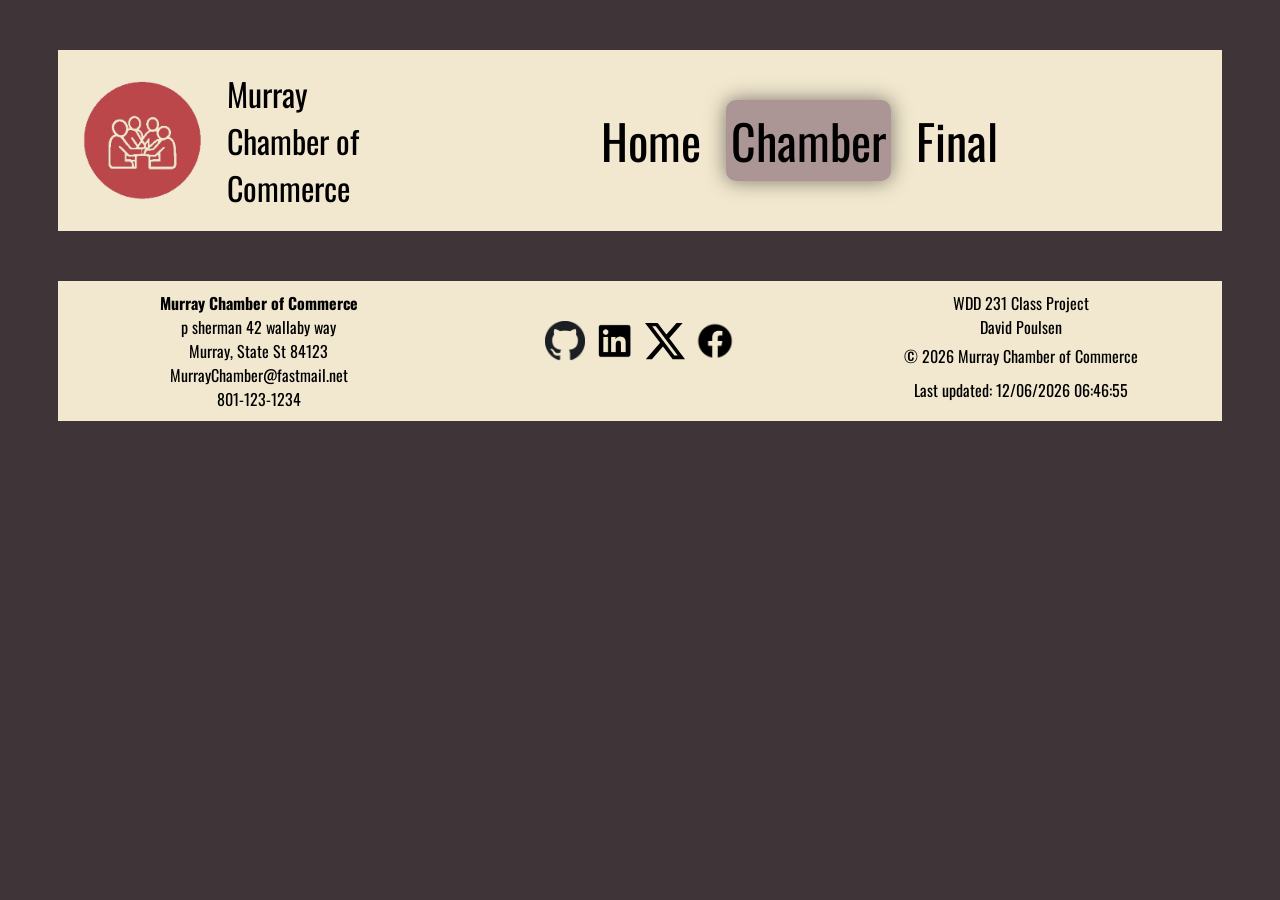
==== chamber/index.html @ 71176473 "Adding h1" ====
<!DOCTYPE html>
<html lang="en">
<head>
    <meta charset="UTF-8">
    <meta name="viewport" content="width=device-width, initial-scale=1.0">
    <meta name="author" content="David Poulsen">
    <meta name="description" content="Chamber of commerce website for the city of Murray.">
    <title>Murray Chamber of Commerce</title>

    <link href="../styles/large.css" rel="stylesheet">
    <link href="../styles/small.css" rel="stylesheet">
    
    <link href="https://fonts.googleapis.com/css2?family=Oswald:wght@200..700&display=swap" rel="stylesheet">

    <script src="../scripts/navigation.js" defer></script>
    <script src="../scripts/date.js" defer></script>
    <script src="scripts/weather.js" defer></script>

    <link rel="icon" type="image/x-icon" href="images/favicon.ico">
</head>
<body>

    <header>
        <div id="header-container">

            <img id="header-logo" src="../images/justlogo.webp" alt="Photo">

            <span>Murray Chamber of Commerce</span>

            <a href="#" id="hamburger">&#9776; </a>

            
                <nav id="nav-box">

                    <a href="../index.html">Home</a>
                    <a href="chamber.html" id="chamber-a">Chamber</a>
                    <a href="../final.html">Final</a>

                </nav>

        </div>

    </header>
    <nav id="nav-dropdown">

        <a href="../index.html">Home</a>
        <a href="chamber.html">Chamber</a>
        <a href="final.html">Final</a>

    </nav>


    <main>
        <!--Hero Img-->
        <!--Call to action-->
        <!--Current events-->
        <!--Weather sections-->
        <!--Company spotlights-->

    </main>


        <footer id="chamber-footer">

        <div id="footer-contact-info">
            <b>Murray Chamber of Commerce</b>
            <p>p sherman 42 wallaby way</p>
            <p>Murray, State St 84123</p>
            <p>MurrayChamber@fastmail.net</p>
            <p>801-123-1234</p>
        </div>

        <div id="chamber-icons">
            <a href="https://github.com/AllanRedflame/wdd231"> <img src="../images/github.svg" alt="github" id="github-icon"></a>
            <a href="https://www.linkedin.com/feed"> <img src="../images/linkedin.svg" alt="linkedin" id="linkedin-icon"></a>
            <a href="https://x.com/"> <img src="../images/xwebsite.svg" alt="x" id="x-icon"> </a>
            <a href="https://www.facebook.com"> <img src="../images/facebook.svg" alt="facebook" id="facebook-icon"> </a>
        </div>


        <div id="chamber-bot-row">
            <p>WDD 231 Class Project</p>
            <p>David Poulsen</p>
            <p id="current-year">&#169;</p>
            <p id="lastModified"></p>
        </div>

    </footer>

</body>
</html>
---- styles/large.css ----
@media only screen and (min-width: 800px) {


html body {
    background: #3f3437;
    overflow-x: hidden;
}

header nav {
    font-size: 150%;
    display: flex;
    align-items: center;
    margin: 30px;
    grid-column: 4;

}

header nav a {
    margin: 20px;
    margin-left: auto;
    color: black;
    text-decoration: none;
    padding: 5px;
}

nav {
    background-color: #f2e8cf;
}

html, body {
    font-family: "Oswald", sans-serif;
}

#hamburger {
    display: none;
}

nav {
    font-size: 275%;
    display: flex;
    align-items: center;
    margin: 50px;

}

#dropdown-a {
    background-color: #ab9595;
    border-radius: 10px;
    transition: 0.2s;
    box-shadow: 0 0 20px rgba(0, 0, 0, 0.5);    
}

#nav-dropdown {
    display: none;
}


nav a:hover {
    background-color: #ab9595;
    border-radius: 10px;
    transition: 0.2s;
    box-shadow: 0 0 20px rgba(0, 0, 0, 0.5);
}

header {
    font-size: 200%;
}

#header-container {
    background-color: #f2e8cf;
    display: grid;
    grid-template-columns: repeat(5, 1fr);
    margin: 50px;
    place-items: center;

}

#home-main {
    background-color: #f2e8cf;
    margin: 50px;

}


#header-logo {
    width: 120px;
    height: auto;
    margin: 20px;

}

nav a {
    color: black;
    margin-right: 30px;
    margin-left: 15px;
    text-decoration: none;
    margin: 20px
}

#about-me {
    display: grid;
    grid-template-columns: 1fr 1fr 1fr;
    /* 3 columns */

}

#about-me-paragraph {
    grid-column: 1/3;
    margin-right: 10px;
    background-color: #eae0d5;}

#about-me-photo {
    place-items: center;
    grid-row: 1;
    grid-column: 3;

}

#about-me-paragraph h2 {
    background-color: #bc4749;
    font-size: 200%;
    text-align: center;
    margin-top: auto;


}

#about-me-paragraph p {
    font-size: 150%;
    margin-left: 30px;

}

#student-picture {
    display: flex;
    width: 80%;
    height: auto;
    padding-bottom: 20px;
    margin: auto;

}

#about-me-photo {
    background-color: #eae0d5;    
    margin-left: 10px;



}

#about-me-photo h2 {
    font-size: 200%;
    margin-top: auto;
}

#student-photo-container {
    background-color: #bc4749;
    align-self: stretch;
    justify-self: stretch;
    text-align: center;

}

#web-courses {
    text-align: center;
    background-color: #bc4749;
    margin: 20px;
    padding: 10px;
}

#courses {
    display: grid;
    text-align: center;
    grid-template-rows: 1fr 1fr;
    grid-template-columns: 1fr 1fr 1fr;
}

.top-row-course {
    display: grid;
    grid-template-columns: repeat(3, 1fr);
    gap: 20px;
    grid-column: 1 / 4;
    margin-left: 10px;
    margin-right: 10px;
    margin-bottom: 20px;
    
}

.top-row-course h2 {
    background-color: #bc4749;
    border-radius: 40px;
    padding: 10px;
    margin: 0;
}

.bot-row-course {
    background-color: #bc4749;
    border-radius: 40px;
    margin-left: 10px;
    margin-right: 10px;
    margin-bottom: 20px;
    grid-row: 2;
}

#home-footer {
    background-color: #f2e8cf;;
    margin: 50px;
}

#top-row {
    display: grid;
}

#credit-score {
    text-align: center;
    font-size: 150%;
    background-color: #bc4749; 
    padding: 15px;

}

#home-footer img, #home-footer a {
    height: 40px;
}

#icons {

    padding-top: 25px;
    display: flex;
    justify-content: center
}

#icons a:hover {
    transform: scale(1.5);
    transition: 0.3s;
    border-radius: 30px;

}

#icons a {
    padding-left: 5px;
    padding-right: 5px;
    transition: 0.3s;
}

#bot-row {
        background-color: #bc4749;
        margin-top: 30px;
}
#current-year, #lastModified {
    margin-top: 20px;
    display: grid;
    text-align: center;
    font-size: 150%;
    margin: 10px;
    padding: 5px;
}

h1 {
    padding-left: 20px;
    padding-top: 20px;
}

#home-a {
    background-color: #ab9595;
    border-radius: 10px;
    transition: 0.2s;
    box-shadow: 0 0 20px rgba(0, 0, 0, 0.5);
}

































.card.off {
    background-color: #f2e8cf;    
    display: grid;
    margin-left: 10px;
    margin-right: 10px;
    grid-template-rows: 1fr auto;
    text-align: center;
    border-radius: 15px;
}

.card {
    padding: 10px;
}

main.on {
    margin-left: 15%;
    margin-right: 15%;
}


#lastModified {
    font-size: 100%;
}

#current-year {
    font-size: 100%;
}


.card.off .topDiv {
    background-color: #e4373a;
    border-top-left-radius: 15px;
    border-top-right-radius: 15px;
    height: 65px;
}

.card.off .bottomDiv {
    display: grid;
    grid-template-columns: 1fr 1fr 1fr;
    grid-template-rows: 1fr 1fr 1fr;
}

.bottomDiv img {
    grid-column: 1;
    grid-row: 1 / 4;
    padding: 10px;
}

.card.off .bottomDiv p {
    grid-column: 2 / 4;
}

#buttons {
    margin: 50px;
    text-align: center;
    margin: 40px;
}

#buttons span {
    background-color: #f2e8cf;
    border-radius: 10px;
    margin-left: 20px;
    margin-right: 20px;
    padding-right: 20px;
    padding-left: 20px;
    font-size: 40px;
}

#buttons span:hover {
    background-color: #ab9595;
    border-radius: 10px;
    transition: 0.2s;
    box-shadow: 0 0 20px rgba(0, 0, 0, 0.5);
}

#grid.on {
    background-color: #a49292;
}

#list.on {
    background-color: #a49292;
}


.card {
    margin: auto;
}

.card h3 {
    height: 50px;
}

#chamber-main p {
    margin: 30px;
    margin: auto;
}

#chamber-main div img {
    width: 175px;
}





#chamber-main.off {
    margin-left: 40px;
    margin-right: 40px;
    display: grid;
    grid-template-columns: auto auto auto;
    gap: 20px;
}

#chamber-main.on {
    background-color: #f2e8cf;
}

#chamber-main.on img {
    display: none;
}

#chamber-main h3 {
    font-weight: bold;
}

html, body {
    font-family: "Oswald", sans-serif;
}


#grid.off {
    background-color: #f2e8cf;
    border-radius: 10px;
    transition: 0.2s;
    box-shadow: 0 0 40px rgba(0, 0, 0, 0.5);    
}

#list.off {
    background-color: #f2e8cf;
    border-radius: 10px;
    transition: 0.2s;
    box-shadow: 0 0 40px rgba(0, 0, 0, 0.5); 
}



header nav {
    font-size: 150%;
    display: flex;
    align-items: center;
    margin: 30px;
    grid-column: 4;

}

header nav a {
    margin: 20px;
    margin-left: auto;
    color: black;
    text-decoration: none;
    padding: 5px;
}

#chamber-a {
    background-color: #ab9595;
    border-radius: 10px;
    transition: 0.2s;
    box-shadow: 0 0 20px rgba(0, 0, 0, 0.5);

}

nav a:hover {
    background-color: #ab9595;
    border-radius: 10px;
    transition: 0.2s;
    box-shadow: 0 0 20px rgba(0, 0, 0, 0.5);
}


#header-container {
    background-color: #f2e8cf;
    display: grid;
    grid-template-columns: repeat(5, 1fr);
    margin: 50px;
    place-items: center;

}

#chamber-footer {
    background-color: #f2e8cf;
    display: grid;
    grid-template-columns: 1fr 1fr 1fr;
    text-align: center;
    margin: 50px;
    padding: 10px;
}

#chamber-bot-row {
    margin-top: 0px;
    margin: 0%;
}

#chamber-icons img {
    width: 40px;
    margin: auto;
    margin-bottom: 50%;
    margin-top: 50%;
    padding: 5px;

}

#chamber-icons a {
    transform: scale(1);
    transition: 0.3s;
}

#chamber-icons a:hover {
    transform: scale(1.5);
    transition: 0.3s;
    border-radius: 30px;
}

#chamber-icons {
    display: flex;
    justify-content: center; /* Centers items horizontally */
}

#chamber-footer p {
    margin: 0px;
}


}
---- styles/small.css ----
@media screen and (max-width: 720px) {

html body {
    background: #3f3437;
    overflow-x: hidden;
}

#header-container {
    background-color: #f2e8cf;
    display: grid;
    grid-template-columns: repeat(3, 1fr);

    place-items: center;
    margin-left: auto;
    margin-right: auto;
}

nav {
    background-color: #f2e8cf;
}

html, body {
    font-family: "Oswald", sans-serif;
}

    header{
        display: grid;
    }

    header {

        color: black;
    }
    
    body h2 {
        background-color: #bc4749;
    }
    
#header-logo {
    width: 60px;
    height: auto;
    margin: 10px;
    margin-right: auto;
}

header span {
    text-align: center;
    font-size: 110%;
}

#hamburger {
    margin-left: auto;
    margin-right: 20px;
    font-size: 30px;
    text-decoration: none;
    color: #bc4749;
}

#nav-box {
    display: none;
}



    nav {
        display: none;
    }
    
    nav.show {
        margin-top: 10px;
        display: grid;
        text-align: center;
        padding: 10px

    }

    nav a {
        padding: 5px;
        margin: 5px;
        text-decoration: none;
        color: black;
        background-color: #bc4749;
        transition: 0.3s;
    }

        nav a:hover {
            background-color: #ffa5a6;
            transition: 0.3s;

    }

    #home-a {
        background-color: #ffa5a6;
    }

    #home-main {
        background-color: #f2e8cf;

    }

    h1 {
        padding: 10px;
    }

    #about-me h2 {
        text-align: center;
        margin-top: auto;
    }


    #about-me-photo {
        display: grid;
        background-color: #eae0d5;  
    }
    
    #student-picture {
        width: 80%;
        height: auto;
        margin: auto;
        margin-bottom: 15px;
        
    }

    #web-courses {
        text-align: center;
    }

    #courses {
        text-align: center;
    }

    .top-row-course {
        display: grid;
        grid-template-columns: 1fr 1fr 1fr;
        grid-template-rows: 1fr;

    }
    .top-row-course h2 {
        margin: 10px;
        border-radius: 10px;
    }

    .bot-row-course h2 {
        margin: 10px;
    }

    .bot-row-course {
        padding-bottom: 2px;
    }

    #top-row {
       background-color: #f2e8cf;
        text-align: center;
        margin-top: 15px;
    }


    #icons img {
        width: 40px;
    }

    #about-me p {
        padding: 5px;
    }
    
    #icons {
        padding: 5px;
        padding-top: 5px;
        background-color: #f2e8cf;
        display: flex;
        justify-content: center;
    }

    #icons a {
        margin-left: 4%;
        margin-right: 4%;
        text-decoration: none;
}

    #bot-row {
        margin-top: 10px;
        background-color: #f2e8cf;
        text-align: center;
    }

    #grid.on {
        background-color: #b1a0a0;
        border-radius: 10px;
    }

    #list.on {
        background-color: #b1a0a0;
        border-radius: 10px;
    }

    #grid.off {
        background-color: #f2e8cf;
        border-radius: 10px;
        transition: 0.2s;
        box-shadow: 0 0 40px rgba(0, 0, 0, 0.5);    
    }

    #list.off {
        background-color: #f2e8cf;
        border-radius: 10px;
        transition: 0.2s;
        box-shadow: 0 0 40px rgba(0, 0, 0, 0.5); 
    }

    #chamber-main.off {
        display: grid;
        grid-template-rows: repeat(7, 1fr);
        text-align: center;
        margin: 10px;
        margin-left: 25%;
        margin-right: 25%;
        
    }
    #chamber-main.off {
        text-align: center;
    }

    .card.off img {
        width: 50%;
    }

    .card.on img {
        display: none;
    }

    .card.off {
        margin-left: auto;
        margin-right: auto;
        width: 75%;
    }
    .card.off h3 {
        background-color: #e4373a;;
        margin-top: auto;
        border-top-left-radius: 5px;
        border-top-right-radius: 5px;
        font-size: 75%;
    }
    .card.off {
        background-color: #f2e8cf;
        border-radius: 5px;
        box-shadow: 5px 5px 10px 2px rgba(0, 0, 0, 0.3);
        margin-bottom: 10px;
    }

    .card p {
        padding-left: 5px;
        padding-right: 5px;
        font-size: 60%;
    }

    main.on {
        background-color: #f2e8cf;
        padding-left: 5px;
        padding-bottom: 5px;
        margin-bottom: 15px;
    }

    #buttons {
        text-align: center;
        margin-top: 20px;
        margin-bottom: 20px;
    }
    #buttons div{
        margin: 5px;
    }
    #buttons div span{
        padding: 5px;
        padding-left:10px;
        padding-right:10px;
    }

#chamber-footer {
    background-color: #f2e8cf;
    padding: 5px;
}

#chamber-footer img {
    width: 75px;
}

#chamber-icons {
    display: flex;
    justify-content: center;
}

#chamber-icons img{
    padding: 5px;
}

}
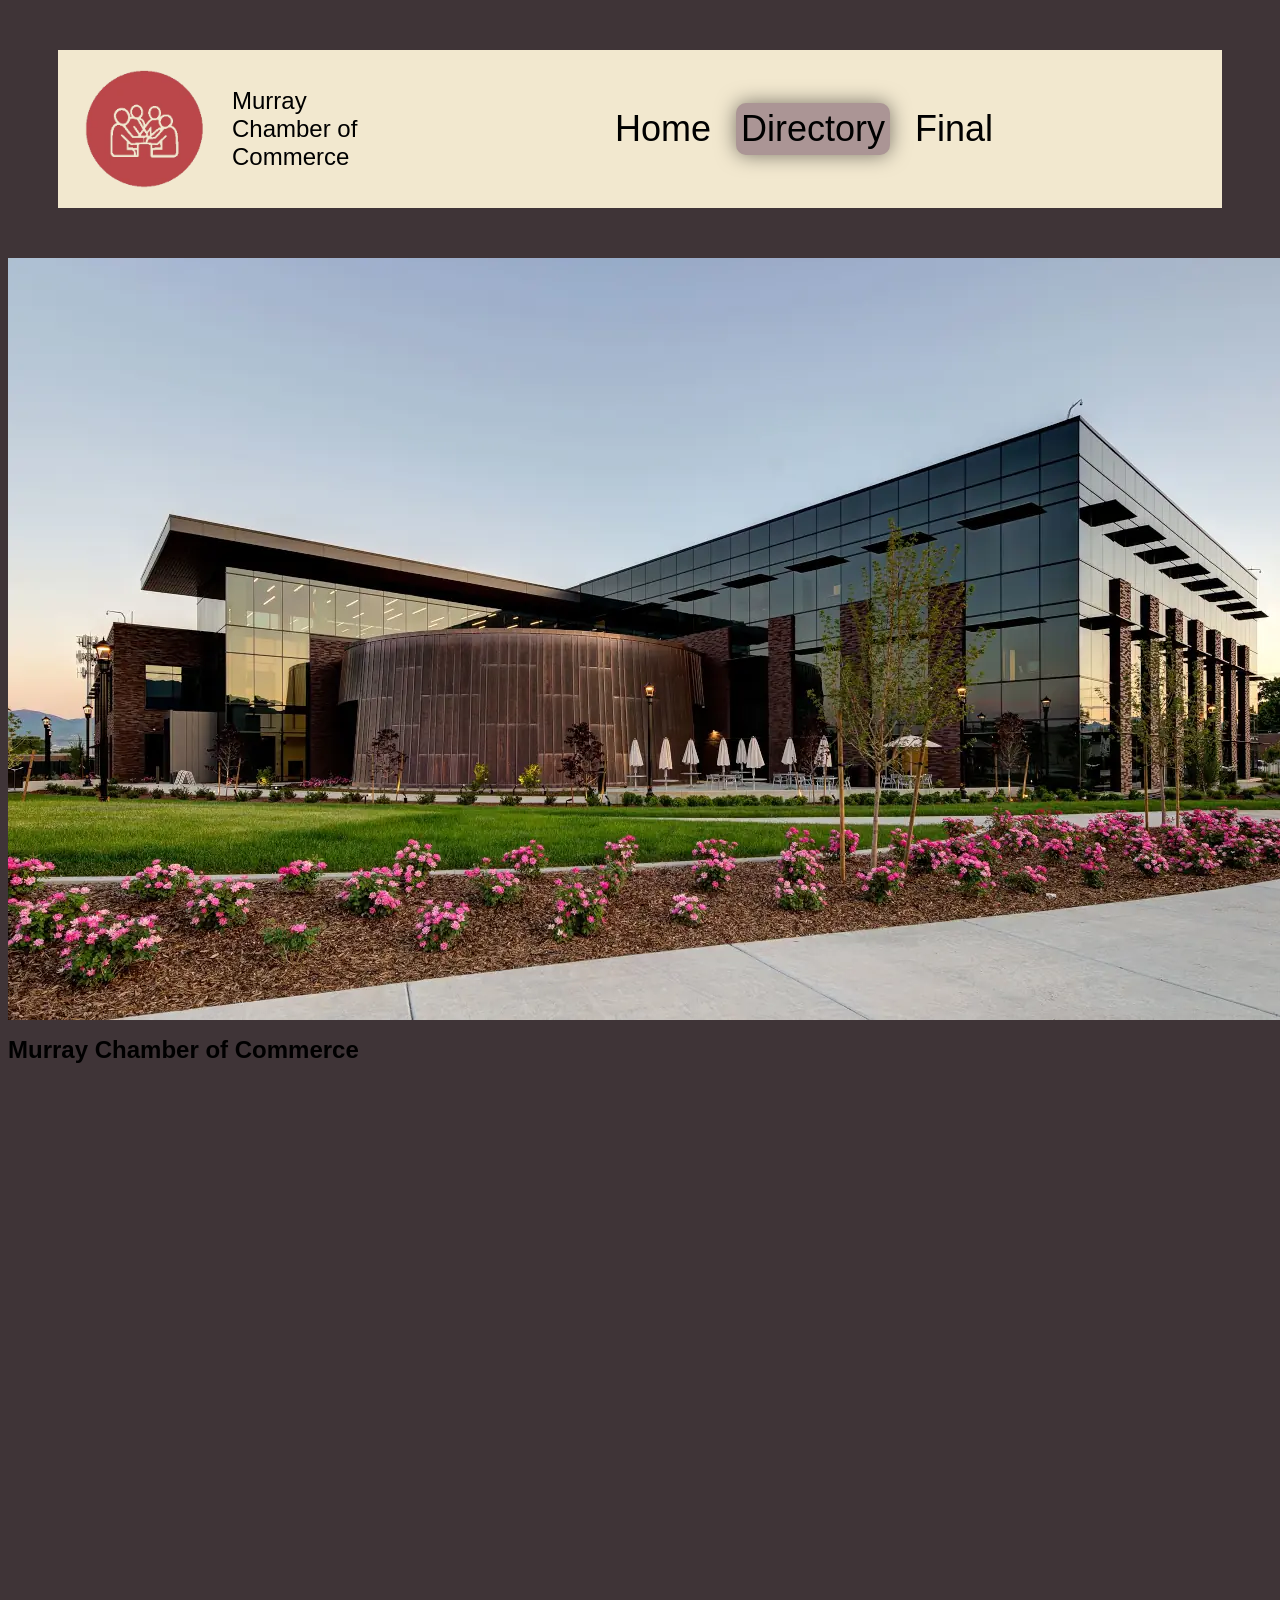
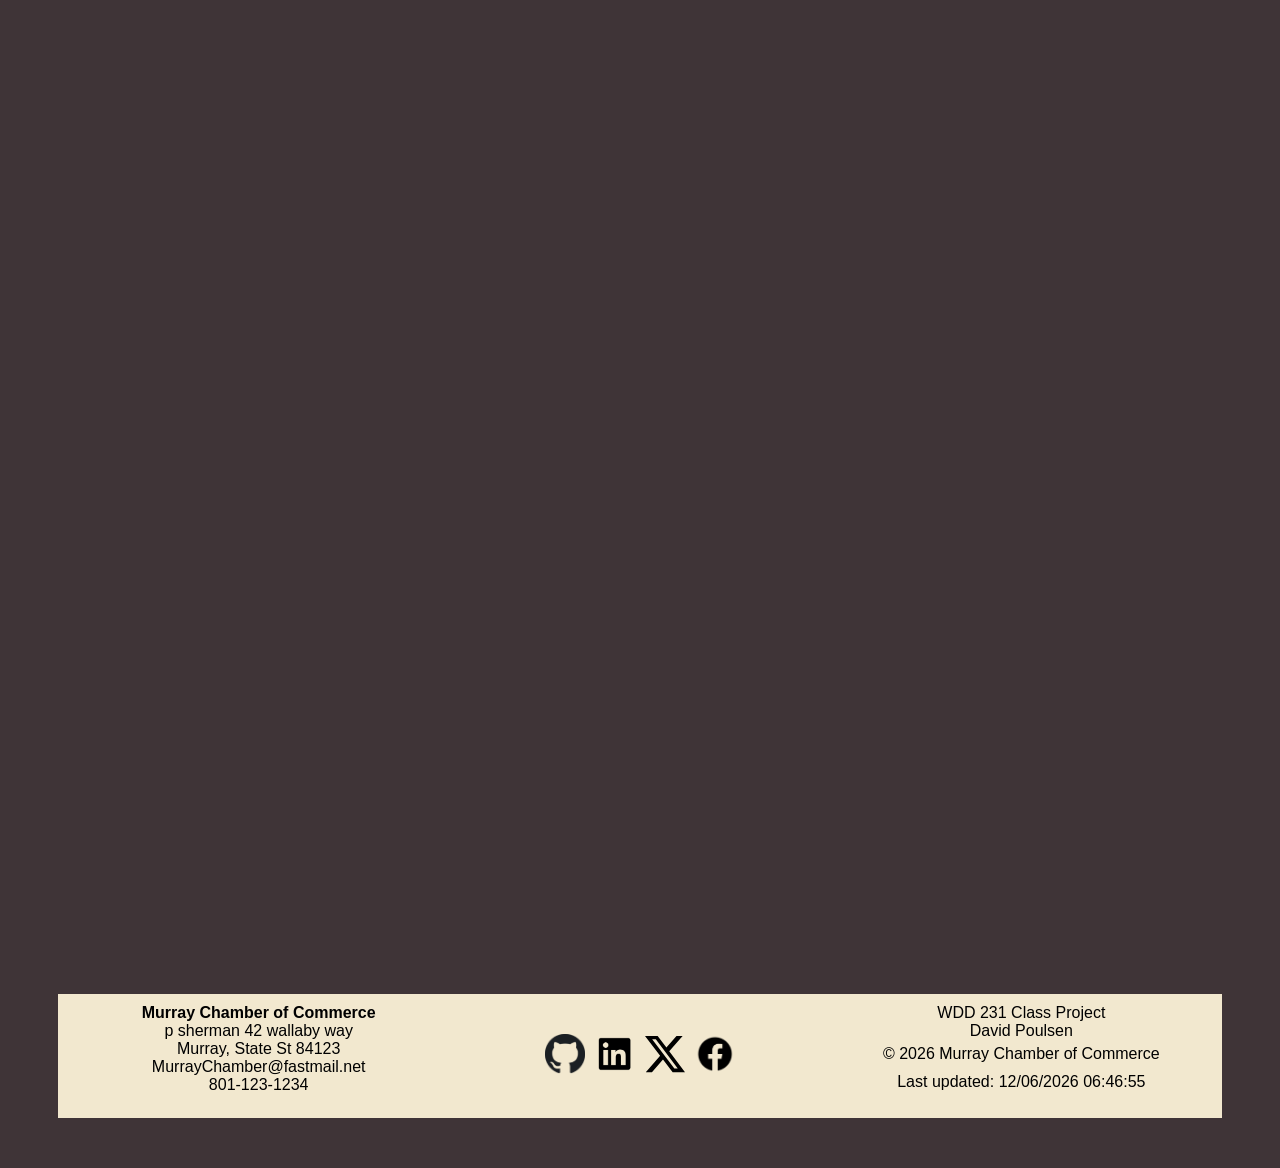
==== commit 76fdaa7d: "small updates" ====
--- a/chamber/index.html
+++ b/chamber/index.html
@@ -7,8 +7,8 @@
     <meta name="description" content="Chamber of commerce website for the city of Murray.">
     <title>Murray Chamber of Commerce</title>
 
-    <link href="../styles/large.css" rel="stylesheet">
-    <link href="../styles/small.css" rel="stylesheet">
+    <link href="styles/large.css" rel="stylesheet">
+    <link href="styles/small.css" rel="stylesheet">
     
     <link href="https://fonts.googleapis.com/css2?family=Oswald:wght@200..700&display=swap" rel="stylesheet">
 
@@ -33,7 +33,7 @@
                 <nav id="nav-box">
 
                     <a href="../index.html">Home</a>
-                    <a href="chamber.html" id="chamber-a">Chamber</a>
+                    <a href="directory.html" id="chamber-a">Directory</a>
                     <a href="../final.html">Final</a>
 
                 </nav>
@@ -44,19 +44,24 @@
     <nav id="nav-dropdown">
 
         <a href="../index.html">Home</a>
-        <a href="chamber.html">Chamber</a>
+        <a href="directory.html">Directory</a>
         <a href="final.html">Final</a>
 
     </nav>
 
 
     <main>
-        <!--Hero Img-->
+        <div id="div-main">
+
+  
+        <img id="hero-img" src="images/hero.webp" alt="hero">
+        <h1>Murray Chamber of Commerce</h1>
+
         <!--Call to action-->
         <!--Current events-->
         <!--Weather sections-->
         <!--Company spotlights-->
-
+        </div>
     </main>
 
 
--- a/chamber/styles/large.css
+++ b/chamber/styles/large.css
@@ -0,0 +1,560 @@
+@media only screen and (min-width: 800px) {
+
+
+html body {
+    background: #3f3437;
+    overflow-x: hidden;
+}
+
+#maincontainer h1 {
+    background-color: #f2e8cf;
+    text-align: center;
+    margin-left: 35%;
+    margin-right: 35%;
+    
+}
+
+header nav {
+    font-size: 150%;
+    display: flex;
+    align-items: center;
+    margin: 30px;
+    grid-column: 4;
+
+}
+
+header nav a {
+    margin: 20px;
+    margin-left: auto;
+    color: black;
+    text-decoration: none;
+    padding: 5px;
+}
+
+nav {
+    background-color: #f2e8cf;
+}
+
+header, h1, nav {
+    font-family: "Archivo Black", sans-serif;
+    font-size: 150%;
+}
+
+main, footer {
+    font-family: "Roboto", sans-serif;
+}
+#hamburger {
+    display: none;
+}
+
+nav {
+    font-size: 275%;
+    display: flex;
+    align-items: center;
+    margin: 50px;
+
+}
+
+#dropdown-a {
+    background-color: #ab9595;
+    border-radius: 10px;
+    transition: 0.2s;
+    box-shadow: 0 0 20px rgba(0, 0, 0, 0.5);    
+}
+
+#nav-dropdown {
+    display: none;
+}
+
+
+nav a:hover {
+    background-color: #ab9595;
+    border-radius: 10px;
+    transition: 0.2s;
+    box-shadow: 0 0 20px rgba(0, 0, 0, 0.5);
+}
+
+#header-container {
+    background-color: #f2e8cf;
+    display: grid;
+    grid-template-columns: repeat(5, 1fr);
+    margin: 50px;
+    place-items: center;
+
+}
+
+#home-main {
+    background-color: #f2e8cf;
+    margin: 50px;
+
+}
+
+
+#header-logo {
+    width: 120px;
+    height: auto;
+    margin: 20px;
+
+}
+
+nav a {
+    color: black;
+    margin-right: 30px;
+    margin-left: 15px;
+    text-decoration: none;
+    margin: 20px
+}
+
+#about-me {
+    display: grid;
+    grid-template-columns: 1fr 1fr 1fr;
+    /* 3 columns */
+
+}
+
+#about-me-paragraph {
+    grid-column: 1/3;
+    margin-right: 10px;
+    background-color: #eae0d5;}
+
+#about-me-photo {
+    place-items: center;
+    grid-row: 1;
+    grid-column: 3;
+
+}
+
+#about-me-paragraph h2 {
+    background-color: #bc4749;
+    font-size: 200%;
+    text-align: center;
+    margin-top: auto;
+
+
+}
+
+#about-me-paragraph p {
+    font-size: 150%;
+    margin-left: 30px;
+
+}
+
+#student-picture {
+    display: flex;
+    width: 80%;
+    height: auto;
+    padding-bottom: 20px;
+    margin: auto;
+
+}
+
+#about-me-photo {
+    background-color: #eae0d5;    
+    margin-left: 10px;
+
+
+
+}
+
+#about-me-photo h2 {
+    font-size: 200%;
+    margin-top: auto;
+}
+
+#student-photo-container {
+    background-color: #bc4749;
+    align-self: stretch;
+    justify-self: stretch;
+    text-align: center;
+
+}
+
+#web-courses {
+    text-align: center;
+    background-color: #bc4749;
+    margin: 20px;
+    padding: 10px;
+}
+
+#courses {
+    display: grid;
+    text-align: center;
+    grid-template-rows: 1fr 1fr;
+    grid-template-columns: 1fr 1fr 1fr;
+}
+
+.top-row-course {
+    display: grid;
+    grid-template-columns: repeat(3, 1fr);
+    gap: 20px;
+    grid-column: 1 / 4;
+    margin-left: 10px;
+    margin-right: 10px;
+    margin-bottom: 20px;
+    
+}
+
+.top-row-course h2 {
+    background-color: #bc4749;
+    border-radius: 40px;
+    padding: 10px;
+    margin: 0;
+}
+
+.bot-row-course {
+    background-color: #bc4749;
+    border-radius: 40px;
+    margin-left: 10px;
+    margin-right: 10px;
+    margin-bottom: 20px;
+    grid-row: 2;
+}
+
+#home-footer {
+    background-color: #f2e8cf;;
+    margin: 50px;
+}
+
+#top-row {
+    display: grid;
+}
+
+#credit-score {
+    text-align: center;
+    font-size: 150%;
+    background-color: #bc4749; 
+    padding: 15px;
+
+}
+
+#home-footer img, #home-footer a {
+    height: 40px;
+}
+
+#icons {
+
+    padding-top: 25px;
+    display: flex;
+    justify-content: center
+}
+
+#icons a:hover {
+    transform: scale(1.5);
+    transition: 0.3s;
+    border-radius: 30px;
+
+}
+
+#icons a {
+    padding-left: 5px;
+    padding-right: 5px;
+    transition: 0.3s;
+}
+
+#bot-row {
+        background-color: #bc4749;
+        margin-top: 30px;
+}
+#current-year, #lastModified {
+    margin-top: 20px;
+    display: grid;
+    text-align: center;
+    font-size: 150%;
+    margin: 10px;
+    padding: 5px;
+}
+
+#home-a {
+    background-color: #ab9595;
+    border-radius: 10px;
+    transition: 0.2s;
+    box-shadow: 0 0 20px rgba(0, 0, 0, 0.5);
+}
+
+
+
+
+
+
+
+
+
+
+
+
+
+
+
+
+
+
+
+
+
+
+
+
+
+
+
+
+
+
+
+
+
+.card.off {
+    background-color: #f2e8cf;    
+    display: grid;
+    margin-left: 10px;
+    margin-right: 10px;
+    grid-template-rows: 1fr auto;
+    text-align: center;
+    border-radius: 15px;
+}
+
+.card {
+    padding: 10px;
+}
+
+main.on {
+    margin-left: 15%;
+    margin-right: 15%;
+}
+
+
+#lastModified {
+    font-size: 100%;
+}
+
+#current-year {
+    font-size: 100%;
+}
+
+
+.card.off .topDiv {
+    background-color: #e4373a;
+    border-top-left-radius: 15px;
+    border-top-right-radius: 15px;
+    height: 65px;
+}
+
+.card.off .bottomDiv {
+    display: grid;
+    grid-template-columns: 1fr 1fr 1fr;
+    grid-template-rows: 1fr 1fr 1fr;
+}
+
+.bottomDiv img {
+    grid-column: 1;
+    grid-row: 1 / 4;
+    padding: 10px;
+}
+
+.card.off .bottomDiv p {
+    grid-column: 2 / 4;
+}
+
+#buttons {
+    margin: 50px;
+    text-align: center;
+    margin: 40px;
+}
+
+#buttons span {
+    background-color: #f2e8cf;
+    border-radius: 10px;
+    margin-left: 20px;
+    margin-right: 20px;
+    padding-right: 20px;
+    padding-left: 20px;
+    font-size: 40px;
+}
+
+#buttons span:hover {
+    background-color: #ab9595;
+    border-radius: 10px;
+    transition: 0.2s;
+    box-shadow: 0 0 20px rgba(0, 0, 0, 0.5);
+}
+
+#grid.on {
+    background-color: #a49292;
+}
+
+#list.on {
+    background-color: #a49292;
+}
+
+
+.card {
+    margin: auto;
+}
+
+.card h3 {
+    font-size: 100%; 
+}
+
+.card p {
+    font-size: 80%;
+    white-space: normal;
+}
+
+#chamber-main p {
+    margin: 30px;
+    margin: auto;
+}
+
+#chamber-main div img {
+    width: 175px;
+}
+
+
+
+
+
+#chamber-main.off {
+    margin-left: 40px;
+    margin-right: 40px;
+    display: grid;
+    grid-template-columns: auto auto auto;
+    gap: 20px;
+}
+
+#chamber-main.on {
+    background-color: #f2e8cf;
+}
+
+#chamber-main.on img {
+    display: none;
+}
+
+#chamber-main h3 {
+    font-weight: bold;
+}
+
+html, body {
+    font-family: "Oswald", sans-serif;
+}
+
+
+#grid.off {
+    background-color: #f2e8cf;
+    border-radius: 10px;
+    transition: 0.2s;
+    box-shadow: 0 0 40px rgba(0, 0, 0, 0.5);    
+}
+
+#list.off {
+    background-color: #f2e8cf;
+    border-radius: 10px;
+    transition: 0.2s;
+    box-shadow: 0 0 40px rgba(0, 0, 0, 0.5); 
+}
+
+
+
+header nav {
+    font-size: 150%;
+    display: flex;
+    align-items: center;
+    margin: 30px;
+    grid-column: 4;
+
+}
+
+header nav a {
+    margin: 20px;
+    margin-left: auto;
+    color: black;
+    text-decoration: none;
+    padding: 5px;
+}
+
+#chamber-a {
+    background-color: #ab9595;
+    border-radius: 10px;
+    transition: 0.2s;
+    box-shadow: 0 0 20px rgba(0, 0, 0, 0.5);
+
+}
+
+nav a:hover {
+    background-color: #ab9595;
+    border-radius: 10px;
+    transition: 0.2s;
+    box-shadow: 0 0 20px rgba(0, 0, 0, 0.5);
+}
+
+
+#header-container {
+    background-color: #f2e8cf;
+    display: grid;
+    grid-template-columns: repeat(5, 1fr);
+    margin: 50px;
+    place-items: center;
+
+}
+
+#chamber-footer {
+    background-color: #f2e8cf;
+    display: grid;
+    grid-template-columns: 1fr 1fr 1fr;
+    text-align: center;
+    margin: 50px;
+    padding: 10px;
+}
+
+#chamber-bot-row {
+    margin-top: 0px;
+    margin: 0%;
+}
+
+#chamber-icons img {
+    width: 40px;
+    margin: auto;
+    margin-bottom: 50%;
+    margin-top: 50%;
+    padding: 5px;
+
+}
+
+#chamber-icons a {
+    transform: scale(1);
+    transition: 0.3s;
+}
+
+#chamber-icons a:hover {
+    transform: scale(1.5);
+    transition: 0.3s;
+    border-radius: 30px;
+}
+
+#chamber-icons {
+    display: flex;
+    justify-content: center; /* Centers items horizontally */
+}
+
+#chamber-footer p {
+    margin: 0px;
+}
+
+#div-main {
+    display: grid;
+    grid-template-rows: 1fr 1fr 1fr;
+    position: relative;
+    
+}
+
+#div-main h1 {
+
+}
+
+#hero-img {
+    grid-row: 1fr;
+    place-self: center;
+}
+
+
+
+}
--- a/chamber/styles/small.css
+++ b/chamber/styles/small.css
@@ -0,0 +1,302 @@
+@media screen and (max-width: 799px) {
+
+html body {
+    background: #3f3437;
+    overflow-x: hidden;
+}
+
+h1 {
+    background-color: #f2e8cf;
+    text-align: center;
+    margin-left: 35%;
+    margin-right: 35%;
+    font-size: 75%;
+}
+
+#header-container {
+    background-color: #f2e8cf;
+    display: grid;
+    grid-template-columns: repeat(3, 1fr);
+
+    place-items: center;
+
+}
+
+nav {
+    background-color: #f2e8cf;
+}
+
+html, body {
+    font-family: "Oswald", sans-serif;
+}
+
+    header{
+        display: grid;
+    }
+
+    header {
+
+        color: black;
+    }
+    
+    body h2 {
+        background-color: #bc4749;
+    }
+    
+#header-logo {
+    width: 60px;
+    height: auto;
+    margin: 10px;
+    margin-right: auto;
+}
+
+header span {
+    text-align: center;
+    font-size: 110%;
+}
+
+#hamburger {
+    margin-left: auto;
+    margin-right: 20px;
+    font-size: 30px;
+    text-decoration: none;
+    color: #bc4749;
+}
+
+#nav-box {
+    display: none;
+}
+
+
+
+    nav {
+        display: none;
+    }
+    
+    nav.show {
+        margin-top: 10px;
+        display: grid;
+        text-align: center;
+        padding: 10px
+
+    }
+
+    nav a {
+        padding: 5px;
+        margin: 5px;
+        text-decoration: none;
+        color: black;
+        background-color: #bc4749;
+        transition: 0.3s;
+    }
+
+        nav a:hover {
+            background-color: #ffa5a6;
+            transition: 0.3s;
+
+    }
+
+    #home-a {
+        background-color: #ffa5a6;
+    }
+
+    #home-main {
+        background-color: #f2e8cf;
+
+    }
+
+    h1 {
+        padding: 10px;
+    }
+
+    #about-me h2 {
+        text-align: center;
+        margin-top: auto;
+    }
+
+
+    #about-me-photo {
+        display: grid;
+        background-color: #eae0d5;  
+    }
+    
+    #student-picture {
+        width: 80%;
+        height: auto;
+        margin: auto;
+        margin-bottom: 15px;
+        
+    }
+
+    #web-courses {
+        text-align: center;
+    }
+
+    #courses {
+        text-align: center;
+    }
+
+    .top-row-course {
+        display: grid;
+        grid-template-columns: 1fr 1fr 1fr;
+        grid-template-rows: 1fr;
+
+    }
+    .top-row-course h2 {
+        margin: 10px;
+        border-radius: 10px;
+    }
+
+    .bot-row-course h2 {
+        margin: 10px;
+    }
+
+    .bot-row-course {
+        padding-bottom: 2px;
+    }
+
+    #top-row {
+       background-color: #f2e8cf;
+        text-align: center;
+        margin-top: 15px;
+    }
+
+
+    #icons img {
+        width: 40px;
+    }
+
+    #about-me p {
+        padding: 5px;
+    }
+    
+    #icons {
+        padding: 5px;
+        padding-top: 5px;
+        background-color: #f2e8cf;
+        display: flex;
+        justify-content: center;
+    }
+
+    #icons a {
+        margin-left: 4%;
+        margin-right: 4%;
+        text-decoration: none;
+}
+
+    #bot-row {
+        margin-top: 10px;
+        background-color: #f2e8cf;
+        text-align: center;
+    }
+
+    #grid.on {
+        background-color: #b1a0a0;
+        border-radius: 10px;
+    }
+
+    #list.on {
+        background-color: #b1a0a0;
+        border-radius: 10px;
+    }
+
+    #grid.off {
+        background-color: #f2e8cf;
+        border-radius: 10px;
+        transition: 0.2s;
+        box-shadow: 0 0 40px rgba(0, 0, 0, 0.5);    
+    }
+
+    #list.off {
+        background-color: #f2e8cf;
+        border-radius: 10px;
+        transition: 0.2s;
+        box-shadow: 0 0 40px rgba(0, 0, 0, 0.5); 
+    }
+
+    #chamber-main.off {
+        display: grid;
+        grid-template-rows: repeat(7, 1fr);
+        text-align: center;
+        margin: 10px;
+        margin-left: 25%;
+        margin-right: 25%;
+        
+    }
+    #chamber-main.off {
+        text-align: center;
+    }
+
+    .card.off img {
+        width: 50%;
+    }
+
+    .card.on img {
+        display: none;
+    }
+
+    .card.off {
+        margin-left: auto;
+        margin-right: auto;
+        width: 75%;
+    }
+    .card.off h3 {
+        background-color: #e4373a;;
+        margin-top: auto;
+        border-top-left-radius: 5px;
+        border-top-right-radius: 5px;
+        font-size: 75%;
+    }
+    .card.off {
+        background-color: #f2e8cf;
+        border-radius: 5px;
+        box-shadow: 5px 5px 10px 2px rgba(0, 0, 0, 0.3);
+        margin-bottom: 10px;
+    }
+
+    .card p {
+        padding-left: 5px;
+        padding-right: 5px;
+        font-size: 60%;
+    }
+
+    main.on {
+        background-color: #f2e8cf;
+        padding-left: 5px;
+        padding-bottom: 5px;
+        margin-bottom: 15px;
+    }
+
+    #buttons {
+        text-align: center;
+        margin-top: 20px;
+        margin-bottom: 20px;
+    }
+    #buttons div{
+        margin: 5px;
+    }
+    #buttons div span{
+        padding: 5px;
+        padding-left:10px;
+        padding-right:10px;
+    }
+
+#chamber-footer {
+    background-color: #f2e8cf;
+    padding: 5px;
+}
+
+#chamber-footer img {
+    width: 75px;
+}
+
+#chamber-icons {
+    display: flex;
+    justify-content: center;
+}
+
+#chamber-icons img{
+    padding: 5px;
+}
+
+}
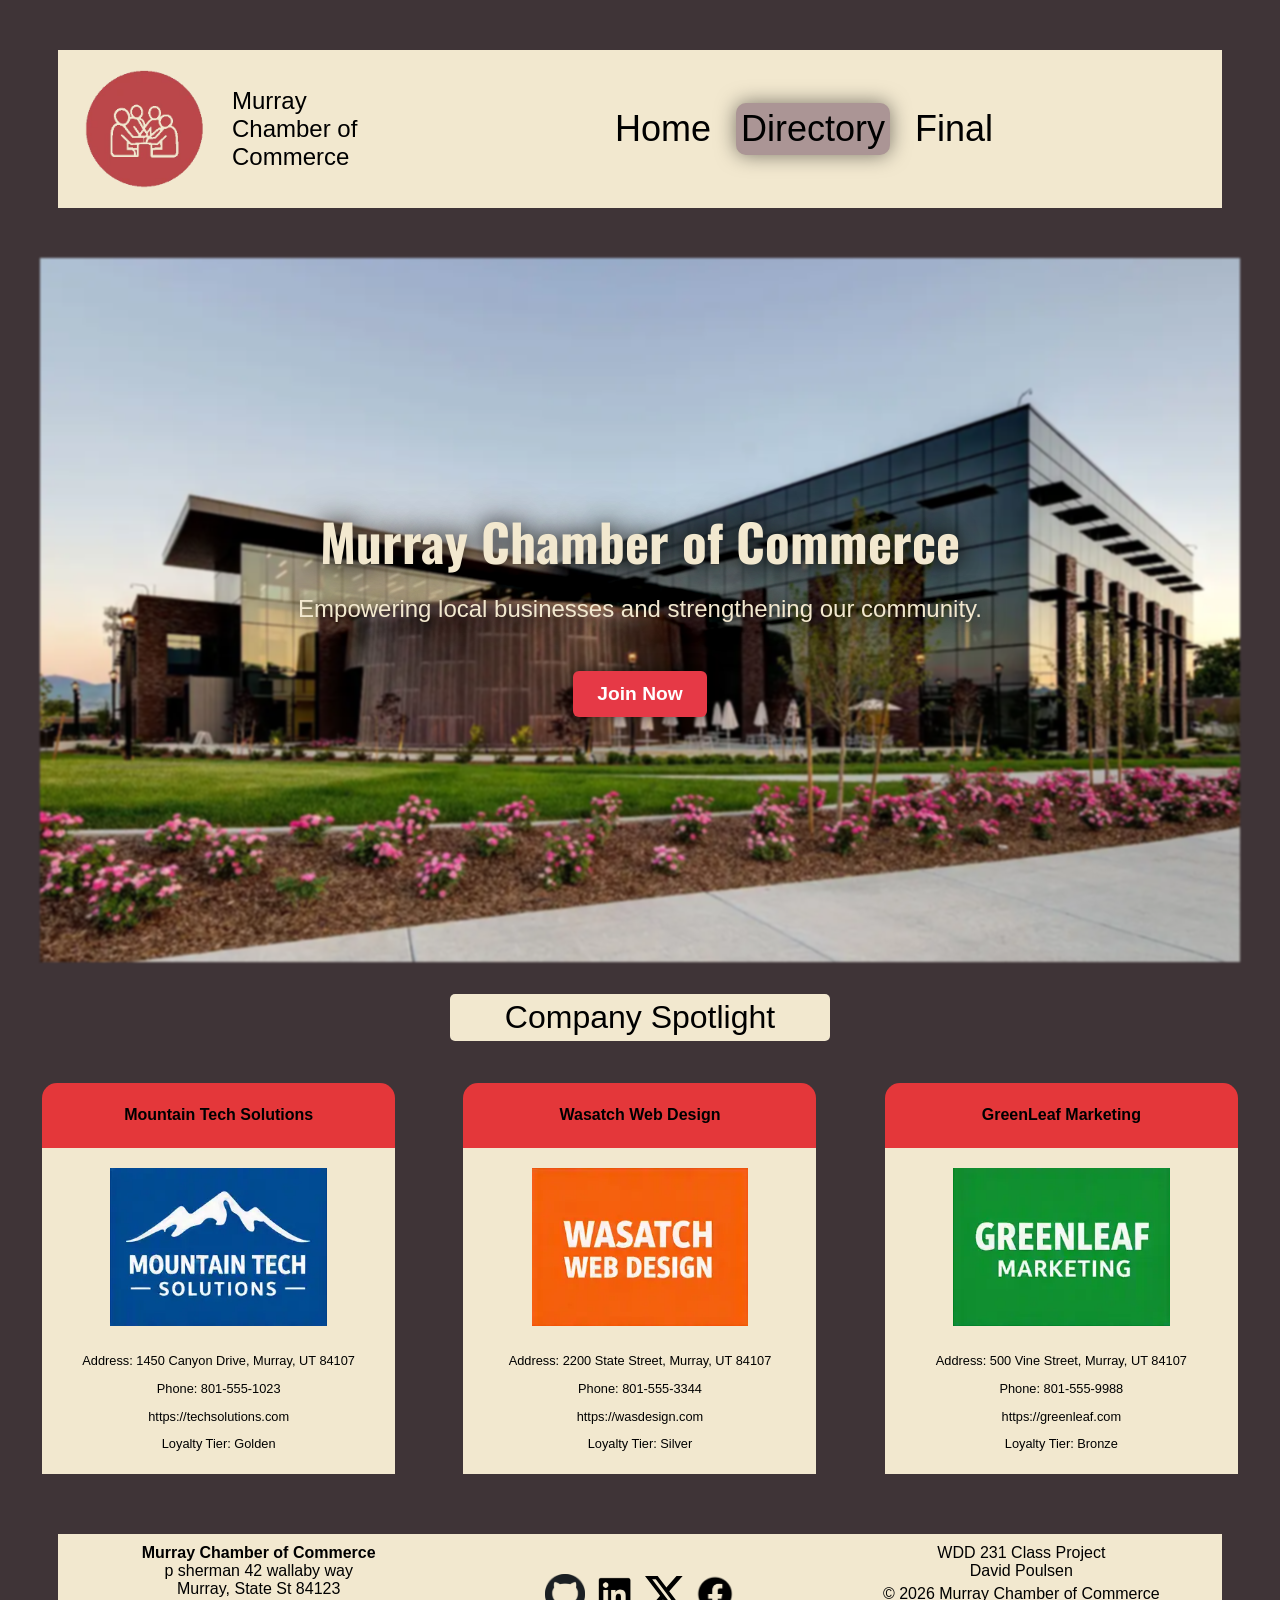
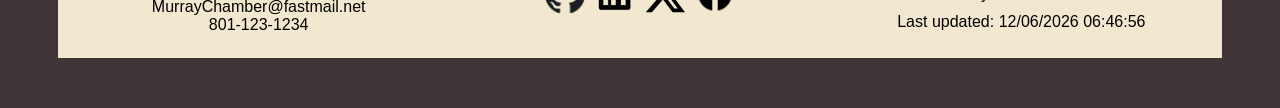
==== commit 16eaec0c: "update some bugs" ====
--- a/chamber/index.html
+++ b/chamber/index.html
@@ -15,6 +15,7 @@
     <script src="../scripts/navigation.js" defer></script>
     <script src="../scripts/date.js" defer></script>
     <script src="scripts/weather.js" defer></script>
+    <script src="scripts/spotlight.js" defer></script>
 
     <link rel="icon" type="image/x-icon" href="images/favicon.ico">
 </head>
@@ -52,17 +53,26 @@
 
     <main>
         <div id="div-main">
+            <img id="hero-img" src="images/hero.webp" alt="hero">
 
-  
-        <img id="hero-img" src="images/hero.webp" alt="hero">
-        <h1>Murray Chamber of Commerce</h1>
+            <div id="hero-overlay">
+                <h1>Murray Chamber of Commerce</h1>
+                <p class="cta-text">Empowering local businesses and strengthening our community.</p>
+                <a href="#" class="cta-button">Join Now</a>
+            </div>
+        </div>
 
-        <!--Call to action-->
-        <!--Current events-->
+                            <!--Current events-->
+        <div id="events-div"></div>
+        <div id="weather-div"></div>
+        <p id="spotlight-p">Company Spotlight</p>
+        <div id="spotlights-div">
+
+        </div>
         <!--Weather sections-->
         <!--Company spotlights-->
-        </div>
     </main>
+
 
 
         <footer id="chamber-footer">
--- a/chamber/styles/large.css
+++ b/chamber/styles/large.css
@@ -6,7 +6,7 @@
     overflow-x: hidden;
 }
 
-#maincontainer h1 {
+#main-container h1 {
     background-color: #f2e8cf;
     text-align: center;
     margin-left: 35%;
@@ -332,11 +332,13 @@
 }
 
 
+
 .card.off .topDiv {
     background-color: #e4373a;
     border-top-left-radius: 15px;
     border-top-right-radius: 15px;
     height: 65px;
+
 }
 
 .card.off .bottomDiv {
@@ -539,20 +541,120 @@
     margin: 0px;
 }
 
+/* HERO WRAPPER */
 #div-main {
-    display: grid;
-    grid-template-rows: 1fr 1fr 1fr;
     position: relative;
-    
-}
-
-#div-main h1 {
-
-}
-
+    width: 100%;
+    max-width: 1200px;
+    margin: 0 auto;
+}
+
+/* HERO IMAGE */
 #hero-img {
-    grid-row: 1fr;
-    place-self: center;
+    width: 100%;
+    height: auto;
+    display: block;
+    filter: blur(1.2px);
+}
+
+/* OVERLAY CONTAINER */
+#hero-overlay {
+    position: absolute;
+    inset: 0;
+    display: flex;
+    flex-direction: column;
+    justify-content: center;
+    align-items: center;
+
+    text-align: center;
+    pointer-events: none; /* overlay shouldn't block clicks */
+}
+
+/* MAIN TITLE */
+#hero-overlay h1 {
+    color: #f2e8cf;
+    font-family: "Oswald", sans-serif;
+    font-weight: 700;
+    font-size: clamp(1.5rem, 4vw, 4rem);
+    margin: 0;
+
+    text-shadow: 0 0 20px rgba(0, 0, 0, 0.8),
+                 0 0 40px rgba(0, 0, 0, 0.6);
+}
+
+/* CTA TEXT */
+.cta-text {
+    color: #f2e8cf;
+    font-size: clamp(1rem, 2vw, 1.5rem);
+    margin-top: 1rem;
+
+    text-shadow: 0 0 15px rgba(0, 0, 0, 0.8),
+                 0 0 30px rgba(0, 0, 0, 0.6);
+}
+
+/* CTA BUTTON */
+.cta-button {
+    pointer-events: auto; /* allow clicking */
+    margin-top: 1.5rem;
+    padding: 0.75rem 1.5rem;
+
+    background-color: #e63946;
+    color: white;
+    font-size: 1.2rem;
+    font-weight: 600;
+    text-decoration: none;
+    border-radius: 6px;
+
+    box-shadow: 0 0 15px rgba(0, 0, 0, 0.6);
+    transition: background-color 0.2s ease, transform 0.2s ease;
+}
+
+.cta-button:hover {
+    background-color: #d62839;
+    transform: scale(1.05);
+}
+
+#spotlights-div {
+    display: grid;
+    grid-template-columns: 1fr 1fr 1fr;
+}
+
+#spotlights-div .card {
+    text-align: center;
+}
+
+#spotlights-div .topDiv {
+    display: grid;
+    background-color: #e4373a;
+    border-top-left-radius: 15px;
+    border-top-right-radius: 15px;
+    height: 65px;
+
+}
+
+#spotlight-p {
+    text-align: center;
+    font-size: 200%;
+    background-color: #f2e8cf;
+    margin-left: 35%;
+    margin-right: 35%;
+    padding: 5px;
+    border-radius: 5px;
+}
+
+#spotlights-div .topDiv {
+    place-items: center;
+
+}
+
+#spotlights-div .bottomDiv {
+    background-color: #f2e8cf;
+    padding: 10px;
+}
+
+#spotlights-div img {
+    width: 65%;
+
 }
 
 
--- a/chamber/styles/small.css
+++ b/chamber/styles/small.css
@@ -5,7 +5,7 @@
     overflow-x: hidden;
 }
 
-h1 {
+#main-container h1 {
     background-color: #f2e8cf;
     text-align: center;
     margin-left: 35%;
@@ -215,16 +215,20 @@
     }
 
     #chamber-main.off {
+
         display: grid;
         grid-template-rows: repeat(7, 1fr);
         text-align: center;
         margin: 10px;
         margin-left: 25%;
         margin-right: 25%;
-        
-    }
-    #chamber-main.off {
-        text-align: center;
+        text-align: center;
+    }
+
+    #chamber-main.on {
+        background-color: #f2e8cf;
+        margin-left: 15%;
+        margin-right: 15%;
     }
 
     .card.off img {
@@ -241,7 +245,7 @@
         width: 75%;
     }
     .card.off h3 {
-        background-color: #e4373a;;
+        background-color: #e4373a;
         margin-top: auto;
         border-top-left-radius: 5px;
         border-top-right-radius: 5px;
@@ -299,4 +303,137 @@
     padding: 5px;
 }
 
+/* SMALL VIEW HERO WRAPPER */
+#div-main {
+    position: relative;
+    width: 100%;
+    margin: 0 auto;
+}
+
+/* SMALL VIEW HERO IMAGE */
+#hero-img {
+    width: 100%;
+    height: auto;
+    display: block;
+}
+
+/* SMALL VIEW OVERLAY CONTAINER */
+#hero-overlay {
+    position: absolute;
+    inset: 0;
+    display: flex;
+    flex-direction: column;
+    justify-content: center;
+    align-items: center;
+
+    text-align: center;
+    pointer-events: none; /* overlay shouldn't block clicks */
+}
+
+/* SMALL VIEW MAIN TITLE */
+#hero-overlay h1 {
+    color: white;
+    font-family: "Oswald", sans-serif;
+    font-weight: 700;
+
+    font-size: clamp(1.2rem, 6vw, 2.5rem);
+    margin: 0;
+
+    text-shadow: 0 0 25px rgba(0, 0, 0, 0.85),
+                 0 0 45px rgba(0, 0, 0, 0.7);
+}
+
+/* SMALL VIEW CTA TEXT */
+.cta-text {
+    color: white;
+    font-size: clamp(0.9rem, 4vw, 1.2rem);
+    margin-top: 0.75rem;
+
+    text-shadow: 0 0 20px rgba(0, 0, 0, 0.85),
+                 0 0 40px rgba(0, 0, 0, 0.7);
+}
+
+/* SMALL VIEW CTA BUTTON */
+.cta-button {
+    pointer-events: auto; /* allow clicking */
+    margin-top: 1rem;
+    padding: 0.6rem 1.2rem;
+
+    background-color: #e63946;
+    color: white;
+    font-size: 1rem;
+    font-weight: 600;
+    text-decoration: none;
+    border-radius: 6px;
+
+    box-shadow: 0 0 15px rgba(0, 0, 0, 0.6);
+    transition: background-color 0.2s ease, transform 0.2s ease;
+}
+
+.cta-button:hover {
+    background-color: #d62839;
+    transform: scale(1.05);
+}
+
+
+
+
+#spotlights-div {
+    margin-left: 15%;
+    margin-right: 15%;
+
+}
+
+#spotlights-div .card {
+    text-align: center;
+}
+
+#spotlights-div .topDiv {
+    display: grid;
+    background-color: #e4373a;
+    border-top-left-radius: 15px;
+    border-top-right-radius: 15px;
+    height: 65px;
+
+}
+
+#spotlight-p {
+    text-align: center;
+    font-size: 200%;
+    background-color: #f2e8cf;
+    margin-left: 35%;
+    margin-right: 35%;
+    padding: 5px;
+    border-radius: 5px;
+}
+
+#spotlights-div .topDiv {
+    place-items: center;
+
+}
+
+.card {
+    padding: 5px;
+}
+
+#spotlights-div .bottomDiv {
+    background-color: #f2e8cf;
+    padding: 10px;
+}
+
+#spotlights-div p {
+    font-size: 100%;
+    
+}
+
+#spotlights-div h3 {
+    font-size: 100%;
+}
+
+#spotlights-div img {
+    width: 55%;
+
+}
+
+
 }
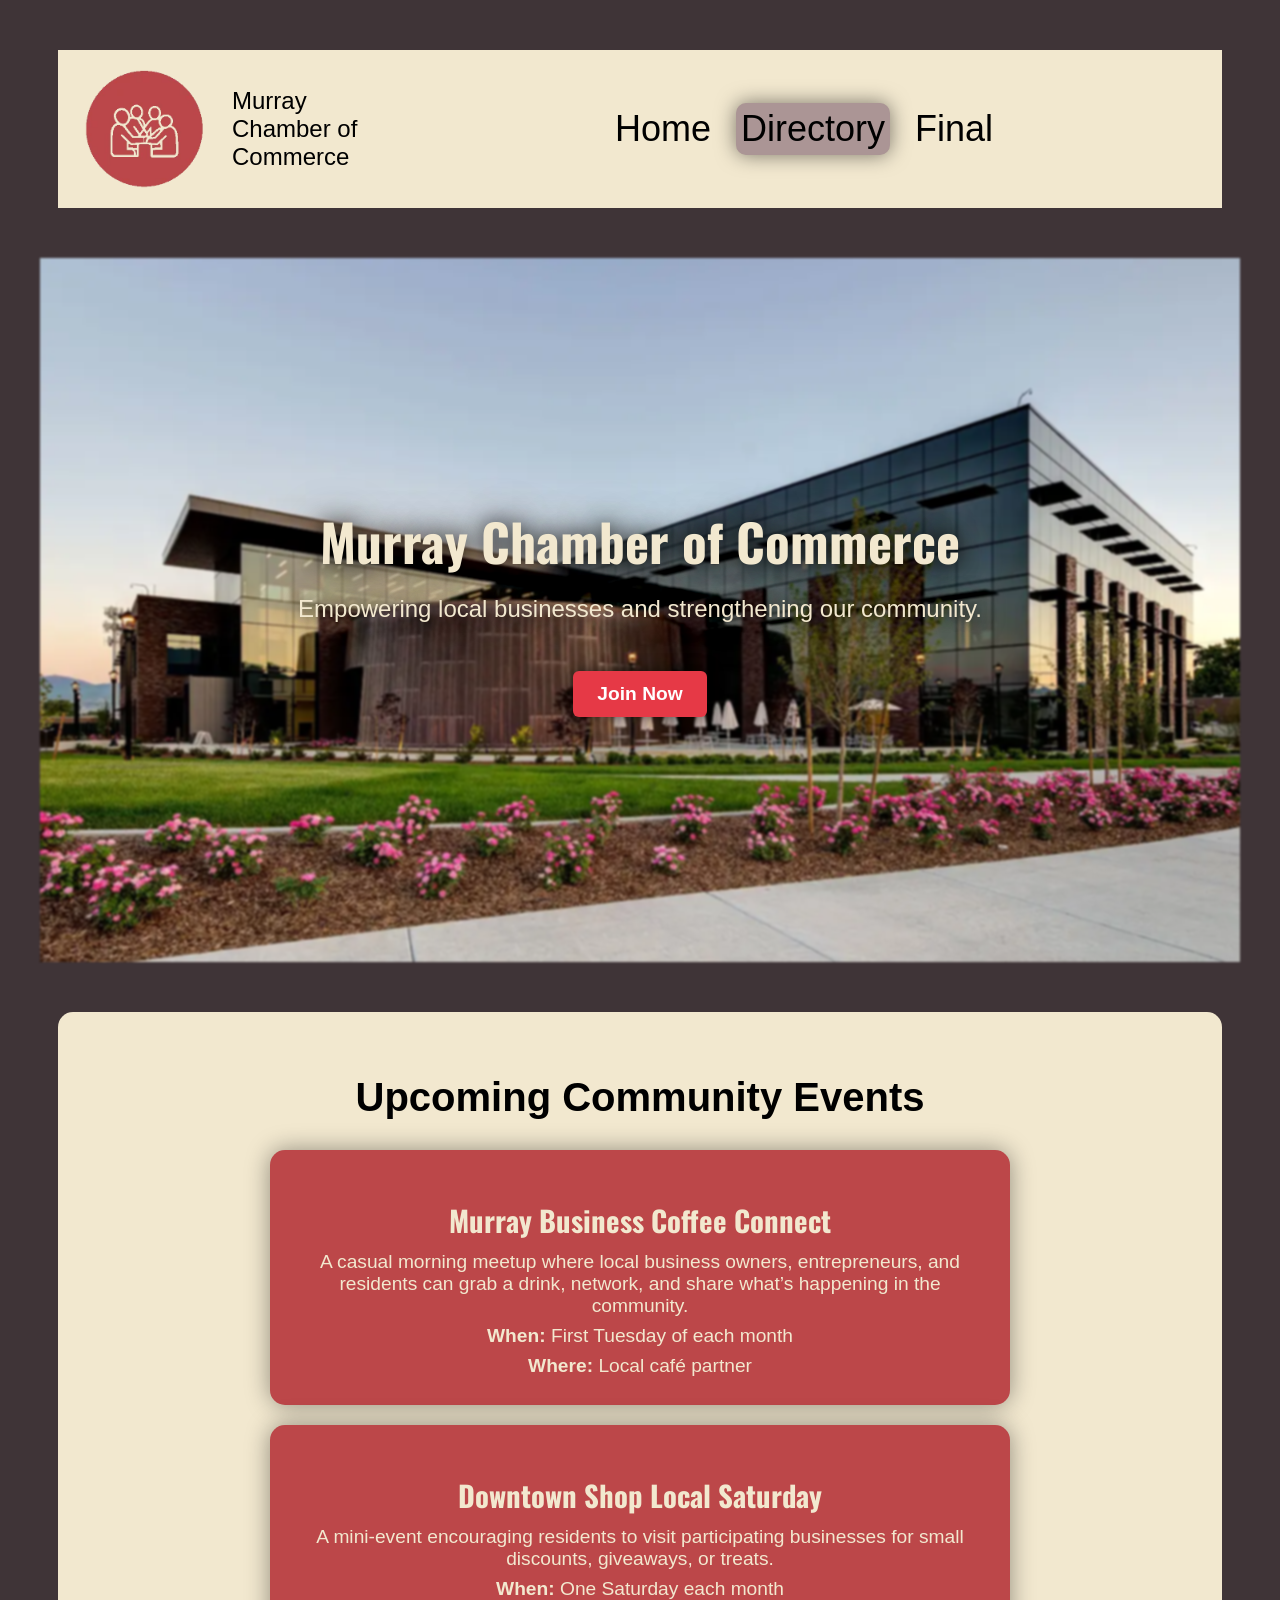
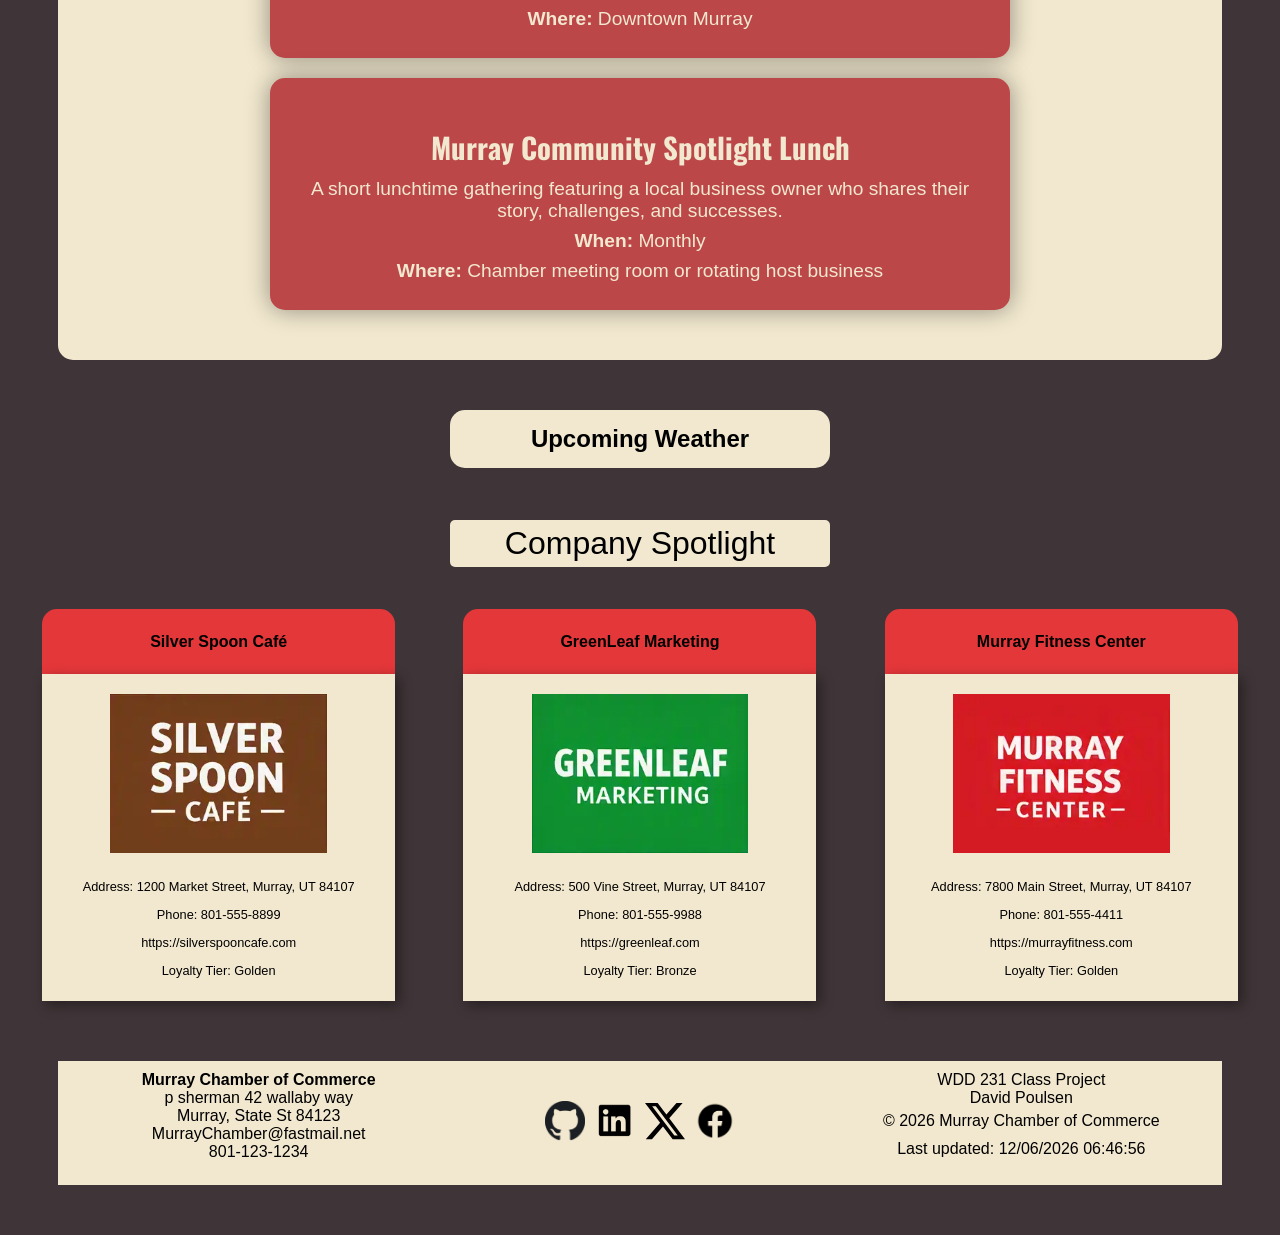
==== commit 273ed591: "Final adjustments" ====
--- a/chamber/index.html
+++ b/chamber/index.html
@@ -62,15 +62,45 @@
             </div>
         </div>
 
-                            <!--Current events-->
+    <section id="events-section">
+        <h2 id="events-header">Upcoming Community Events</h2>
+
+        <div class="event-card">
+            <h3>Murray Business Coffee Connect</h3>
+            <p>A casual morning meetup where local business owners, entrepreneurs, and residents can grab a drink, network, and share what’s happening in the community.</p>
+            <p><strong>When:</strong> First Tuesday of each month</p>
+            <p><strong>Where:</strong> Local café partner</p>
+        </div>
+
+        <div class="event-card">
+            <h3>Downtown Shop Local Saturday</h3>
+            <p>A mini‑event encouraging residents to visit participating businesses for small discounts, giveaways, or treats.</p>
+            <p><strong>When:</strong> One Saturday each month</p>
+            <p><strong>Where:</strong> Downtown Murray</p>
+        </div>
+
+        <div class="event-card">
+            <h3>Murray Community Spotlight Lunch</h3>
+            <p>A short lunchtime gathering featuring a local business owner who shares their story, challenges, and successes.</p>
+            <p><strong>When:</strong> Monthly</p>
+            <p><strong>Where:</strong> Chamber meeting room or rotating host business</p>
+        </div>
+    </section>
+        <h2 id="weather-h2">Upcoming Weather</h2>
+            <div id="weather-div">
+
+            </div>
         <div id="events-div"></div>
-        <div id="weather-div"></div>
+
+        
+        
+
         <p id="spotlight-p">Company Spotlight</p>
         <div id="spotlights-div">
 
         </div>
-        <!--Weather sections-->
-        <!--Company spotlights-->
+
+
     </main>
 
 
--- a/chamber/styles/large.css
+++ b/chamber/styles/large.css
@@ -534,14 +534,14 @@
 
 #chamber-icons {
     display: flex;
-    justify-content: center; /* Centers items horizontally */
+    justify-content: center; 
 }
 
 #chamber-footer p {
     margin: 0px;
 }
 
-/* HERO WRAPPER */
+
 #div-main {
     position: relative;
     width: 100%;
@@ -549,7 +549,7 @@
     margin: 0 auto;
 }
 
-/* HERO IMAGE */
+
 #hero-img {
     width: 100%;
     height: auto;
@@ -557,7 +557,6 @@
     filter: blur(1.2px);
 }
 
-/* OVERLAY CONTAINER */
 #hero-overlay {
     position: absolute;
     inset: 0;
@@ -567,7 +566,7 @@
     align-items: center;
 
     text-align: center;
-    pointer-events: none; /* overlay shouldn't block clicks */
+    pointer-events: none; 
 }
 
 /* MAIN TITLE */
@@ -657,6 +656,92 @@
 
 }
 
+#spotlights-div .bottomDiv {
+    box-shadow: 4px 4px 12px rgba(0, 0, 0, 0.4);
+}
+
+#weather-div {
+    display:flex;
+    margin-left: 15%;
+    margin-right: 15%;
+}
+
+#events-section {
+    background-color: #f2e8cf;
+    margin: 50px;
+    padding: 30px;
+    border-radius: 15px;
+    text-align: center;
+    font-family: "Roboto", sans-serif;
+}
+
+#events-section h2 {
+    font-family: "Archivo Black", sans-serif;
+    font-size: 250%;
+    margin-bottom: 30px;
+}
+
+.event-card {
+    background-color: #bc4749;
+    color: #f2e8cf;
+    border-radius: 15px;
+    padding: 20px;
+    margin: 20px auto;
+    max-width: 700px;
+
+    box-shadow: 0 0 25px rgba(0, 0, 0, 0.4);
+    transition: transform 0.2s ease, box-shadow 0.2s ease;
+}
+
+.event-card:hover {
+    transform: scale(1.03);
+    box-shadow: 0 0 35px rgba(0, 0, 0, 0.5);
+}
+
+.event-card h3 {
+    font-family: "Oswald", sans-serif;
+    font-size: 180%;
+    margin-bottom: 10px;
+
+    display: grid;
+    place-items: center;
+}
+
+.event-card p {
+    font-size: 120%;
+    margin: 8px 0;
+}
+
+
+#weather-h2 {
+    text-align: center;
+    background-color: #f2e8cf;
+    padding: 15px;
+    margin-left: 35%;
+    margin-right: 35%;
+    border-radius: 15px;
+}
+
+
+#weather-div .topDiv {
+    display: grid;
+    background-color: #e4373a;
+    border-top-left-radius: 15px;
+    border-top-right-radius: 15px;
+    height: 65px;
+    place-items: center;
+    font-size: 125%;
+
+}
+
+
+
+#weather-div .bottomDiv {
+    background-color: #f2e8cf;
+    font-size: 125%;
+    padding: 15px;
+}
+
 
 
 }
--- a/chamber/styles/small.css
+++ b/chamber/styles/small.css
@@ -17,7 +17,7 @@
     background-color: #f2e8cf;
     display: grid;
     grid-template-columns: repeat(3, 1fr);
-
+    margin-bottom: 20px;
     place-items: center;
 
 }
@@ -77,7 +77,8 @@
         margin-top: 10px;
         display: grid;
         text-align: center;
-        padding: 10px
+        padding: 10px;
+        margin-bottom: 20px; 
 
     }
 
@@ -343,7 +344,7 @@
                  0 0 45px rgba(0, 0, 0, 0.7);
 }
 
-/* SMALL VIEW CTA TEXT */
+
 .cta-text {
     color: white;
     font-size: clamp(0.9rem, 4vw, 1.2rem);
@@ -353,9 +354,9 @@
                  0 0 40px rgba(0, 0, 0, 0.7);
 }
 
-/* SMALL VIEW CTA BUTTON */
+
 .cta-button {
-    pointer-events: auto; /* allow clicking */
+    pointer-events: auto; 
     margin-top: 1rem;
     padding: 0.6rem 1.2rem;
 
@@ -436,4 +437,89 @@
 }
 
 
+@media only screen and (max-width: 799px) {
+
+    #events-section {
+        background-color: #f2e8cf;
+        margin: 20px;
+        padding: 20px;
+        border-radius: 12px;
+        text-align: center;
+        font-family: "Roboto", sans-serif;
+    }
+
+    #events-section h2 {
+        font-family: "Archivo Black", sans-serif;
+        font-size: 180%;
+        margin-bottom: 15px;
+    }
+
+    .event-card {
+        background-color: #bc4749;
+        color: #f2e8cf;
+        border-radius: 12px;
+        padding-bottom: 5px;
+        margin: 15px auto;
+        width: 100%;
+    }
+
+    .event-card h3 {
+        font-family: "Oswald", sans-serif;
+        font-size: 150%;
+        margin-bottom: 8px;
+        display: grid;
+        place-items: center;
+    }
+
+    .event-card p {
+        font-size: 105%;
+        margin: 6px 0;
+        line-height: 1.3;
+    }
+}
+
+
+#weather-div {
+    display: flex;
+    justify-content: center;
+    margin-left: 15%;
+    margin-right: 15%;
+    text-align: center;
+}
+
+#weather-div .topDiv {
+    background-color: #e4373a;
+    padding: 5px;
+    border-top-left-radius: 5px;
+    border-top-right-radius: 5px;
+}
+
+#weather-h2 {
+    text-align: center;
+    margin-left: 35%;
+    margin-right: 35%;
+    padding: 10px;
+    border-radius: 10px;
+    background-color: #e4373a;
+}
+
+#weather-div .bottomDiv {
+    background-color: #f2e8cf;
+    padding: 15px;
+    margin-top: auto;
+}
+
+#events-header {
+    padding: 20px;
+    margin-left: 10%;
+    margin-right: 10%;
+    border-radius: 15px;
+}
+
+#weather-div .card {
+    margin-top: 10px;
+    margin-left: auto;
+    margin-right: auto;
+}
+
 }
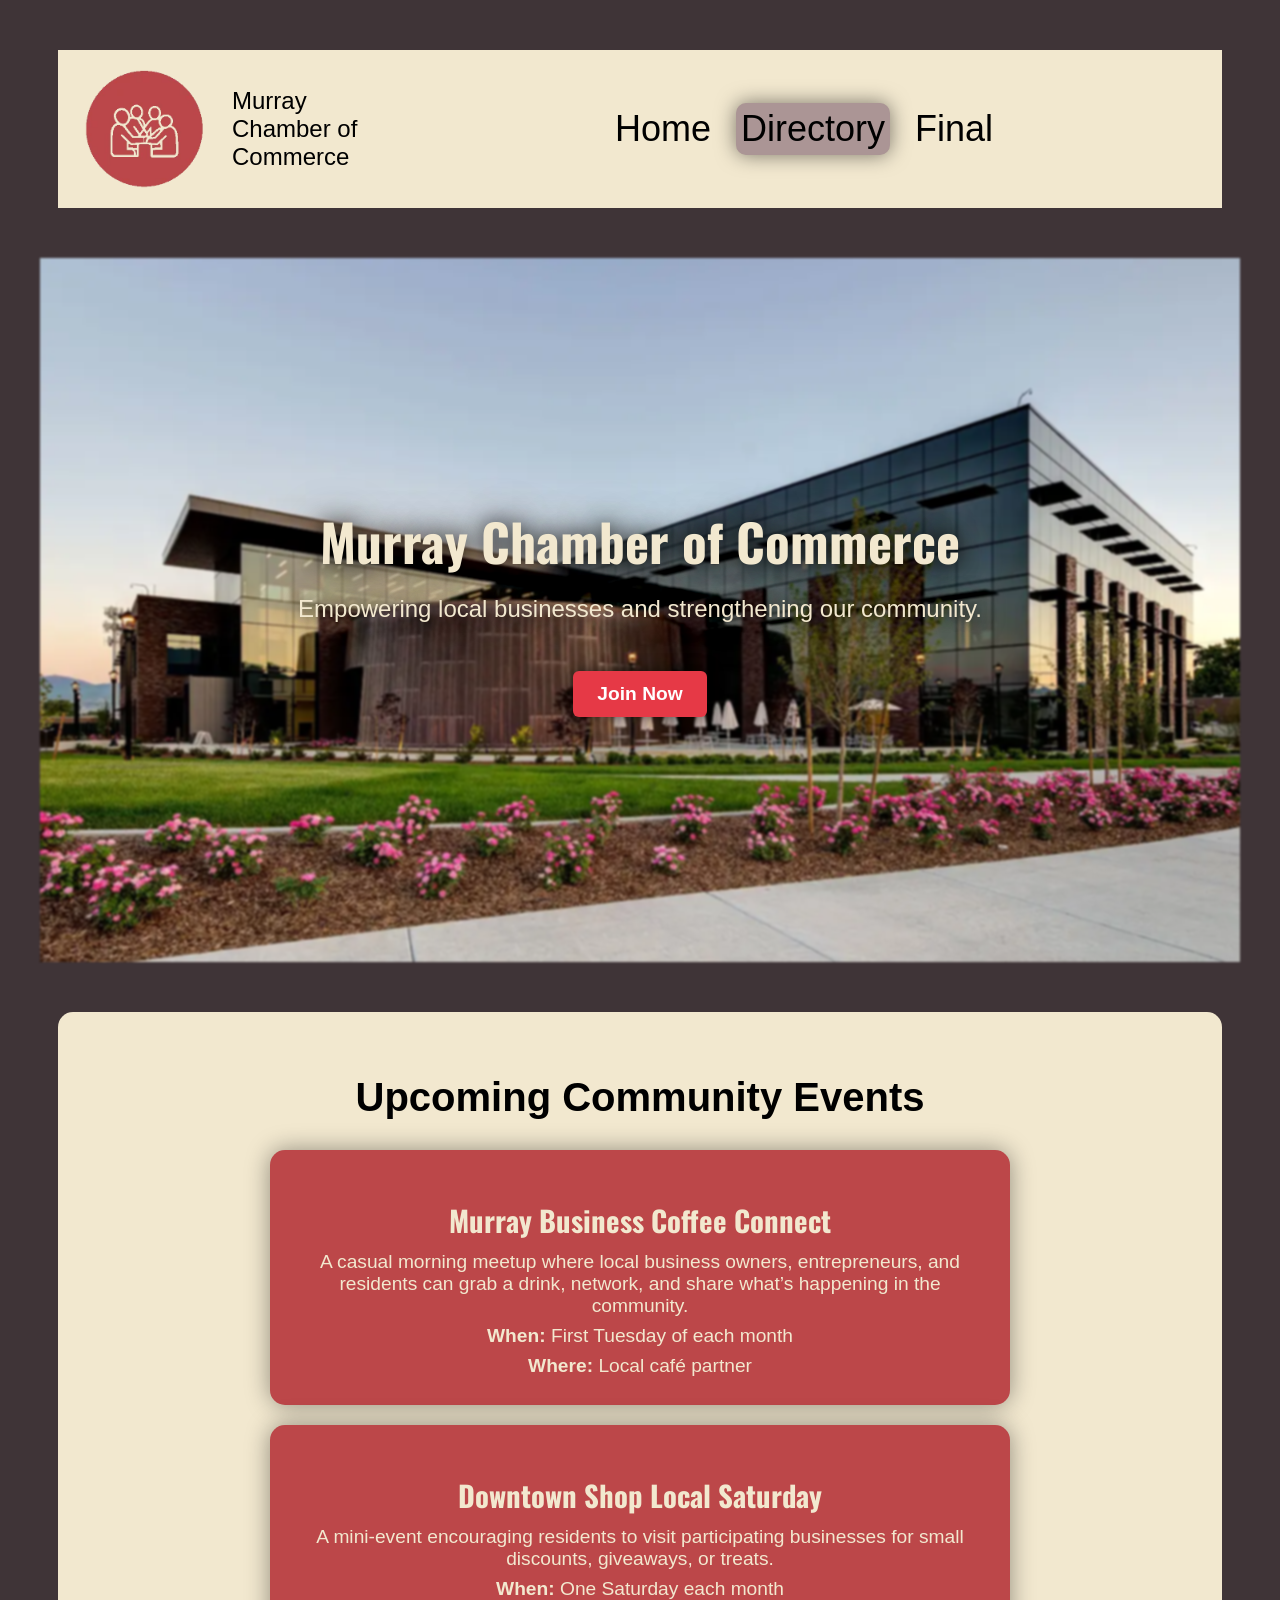
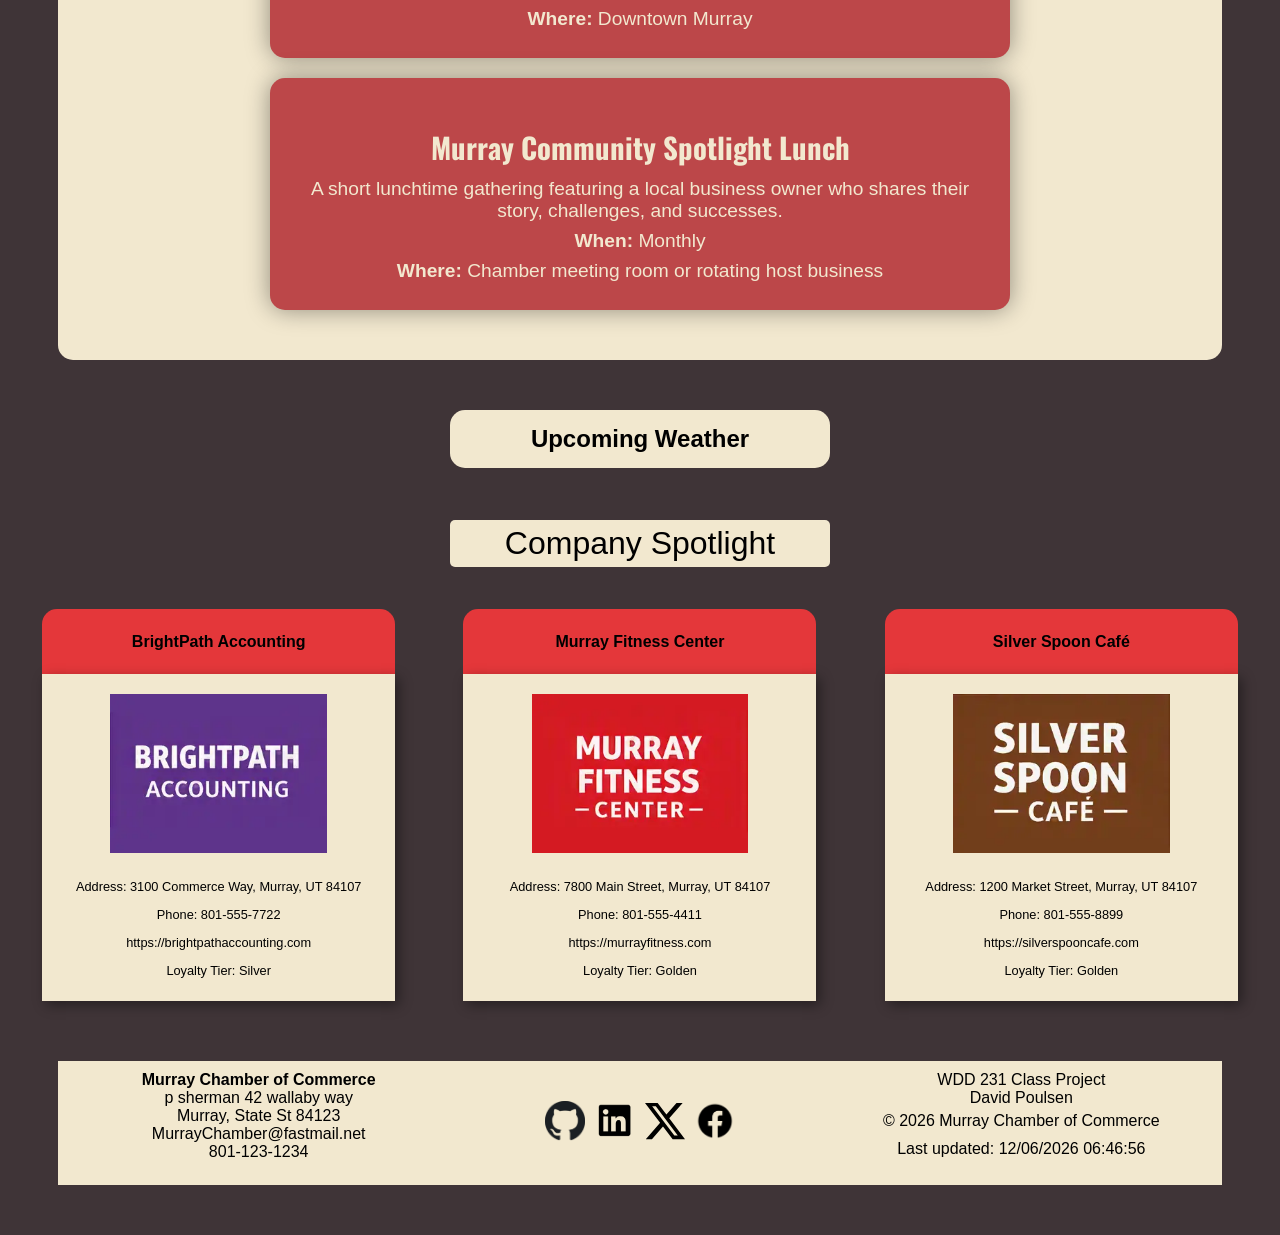
==== commit 0e0257d6: "Adding meta tags" ====
--- a/chamber/index.html
+++ b/chamber/index.html
@@ -16,6 +16,11 @@
     <script src="../scripts/date.js" defer></script>
     <script src="scripts/weather.js" defer></script>
     <script src="scripts/spotlight.js" defer></script>
+
+    <meta property="og:title" content="Murray Chamber of Commerce">
+    <meta property="og:image" content="https://allanredflame.github.io/wdd231/chamber/images/murray.webp">
+    <meta property="og:description" content="Chamber of commerce website for the city of Murray. Directory list for our partners.">
+    <meta property="og:url" content="https://allanredflame.github.io/wdd231/chamber/chamber.html">
 
     <link rel="icon" type="image/x-icon" href="images/favicon.ico">
 </head>
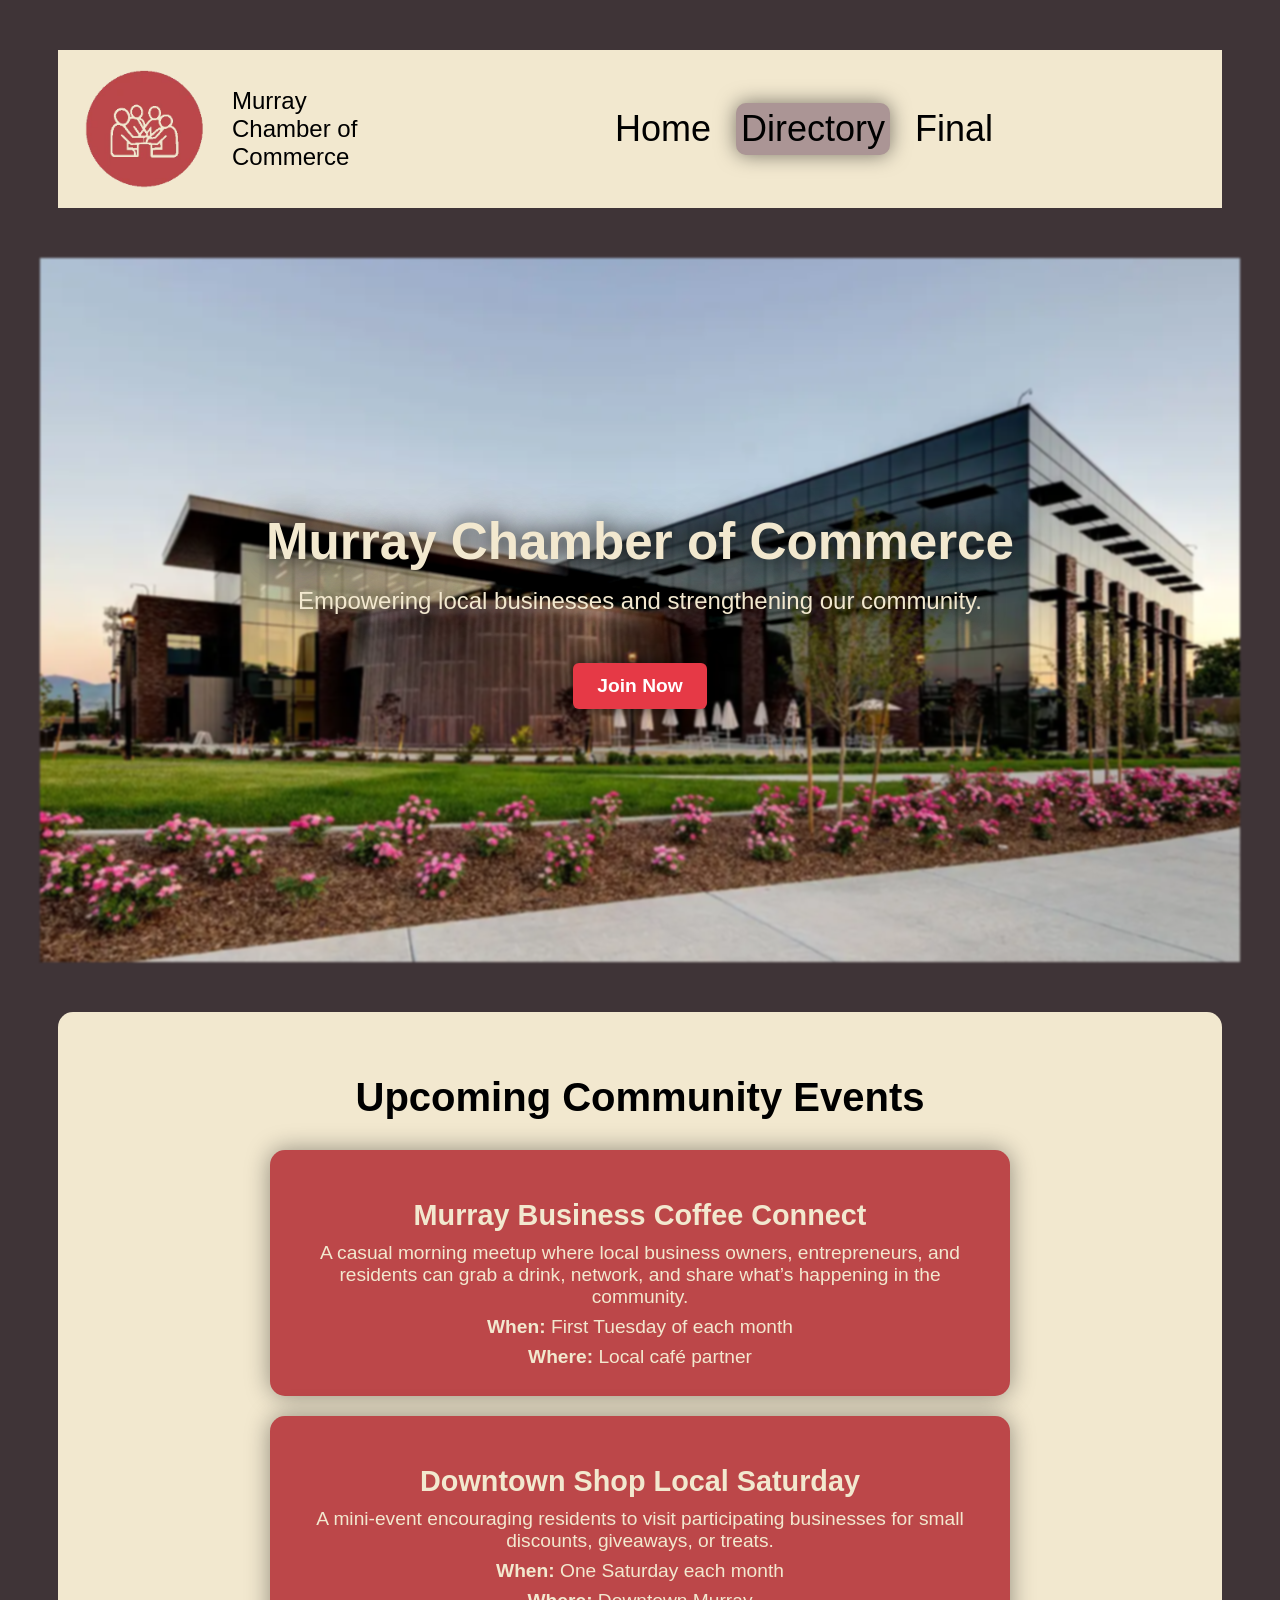
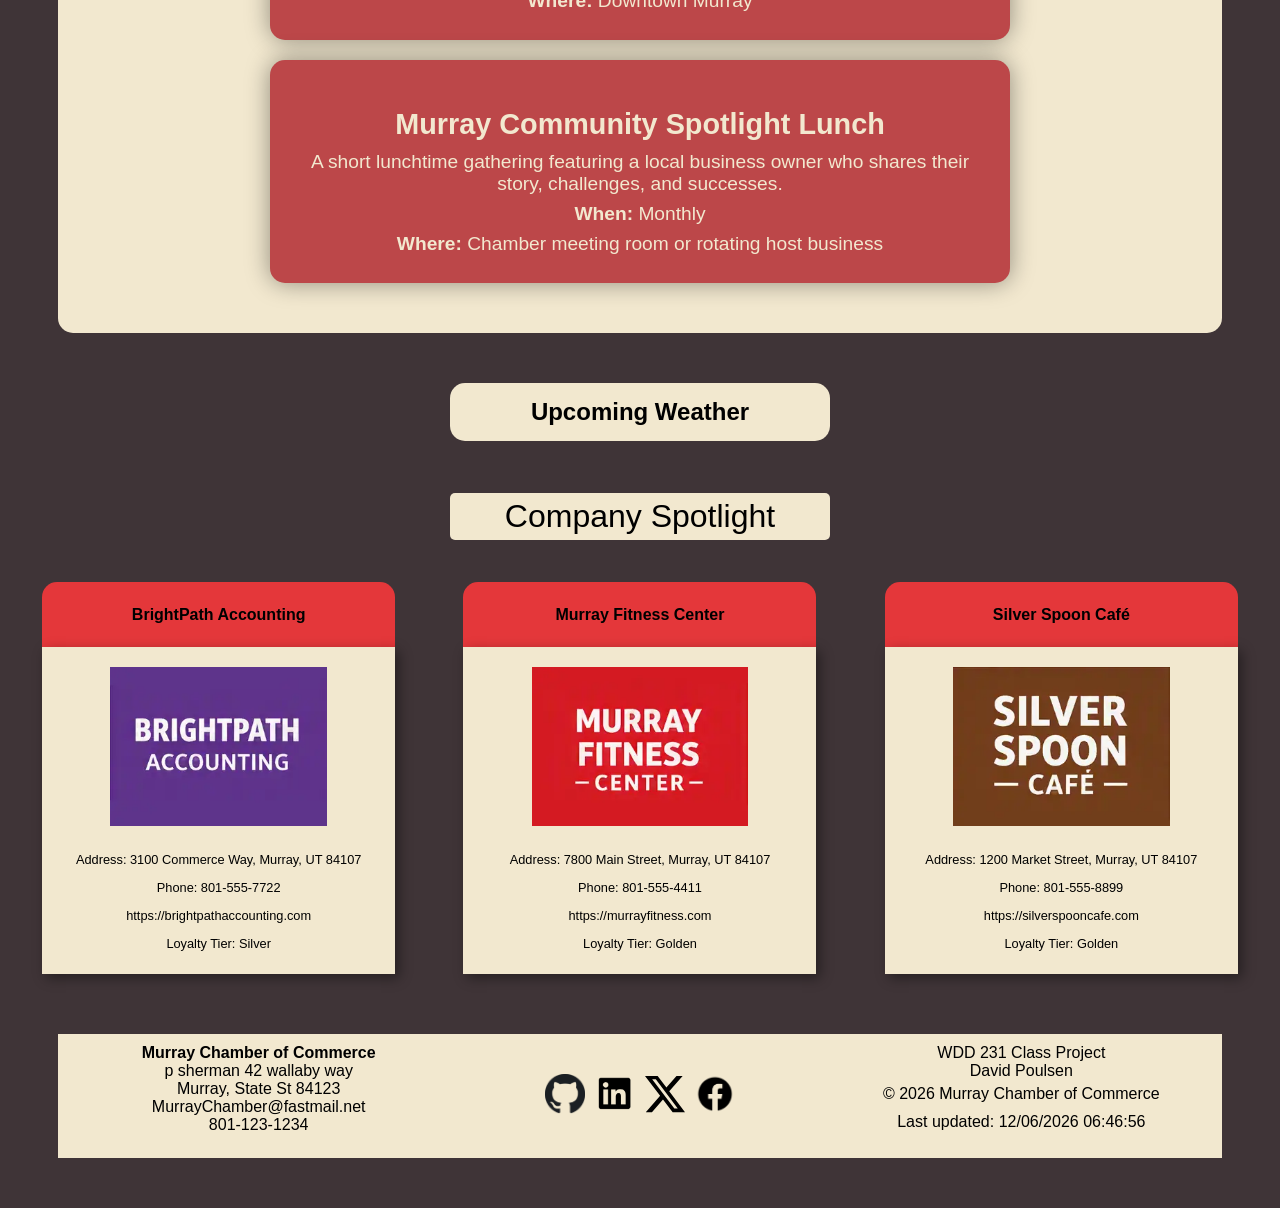
==== commit 95cdd444: "Updating fonts" ====
--- a/chamber/index.html
+++ b/chamber/index.html
@@ -10,7 +10,9 @@
     <link href="styles/large.css" rel="stylesheet">
     <link href="styles/small.css" rel="stylesheet">
     
-    <link href="https://fonts.googleapis.com/css2?family=Oswald:wght@200..700&display=swap" rel="stylesheet">
+    <link rel="preconnect" href="https://fonts.googleapis.com">
+    <link rel="preconnect" href="https://fonts.gstatic.com" crossorigin>
+    <link href="https://fonts.googleapis.com/css2?family=Archivo+Black&family=Roboto:ital,wght@0,100..900;1,100..900&display=swap" rel="stylesheet">
 
     <script src="../scripts/navigation.js" defer></script>
     <script src="../scripts/date.js" defer></script>
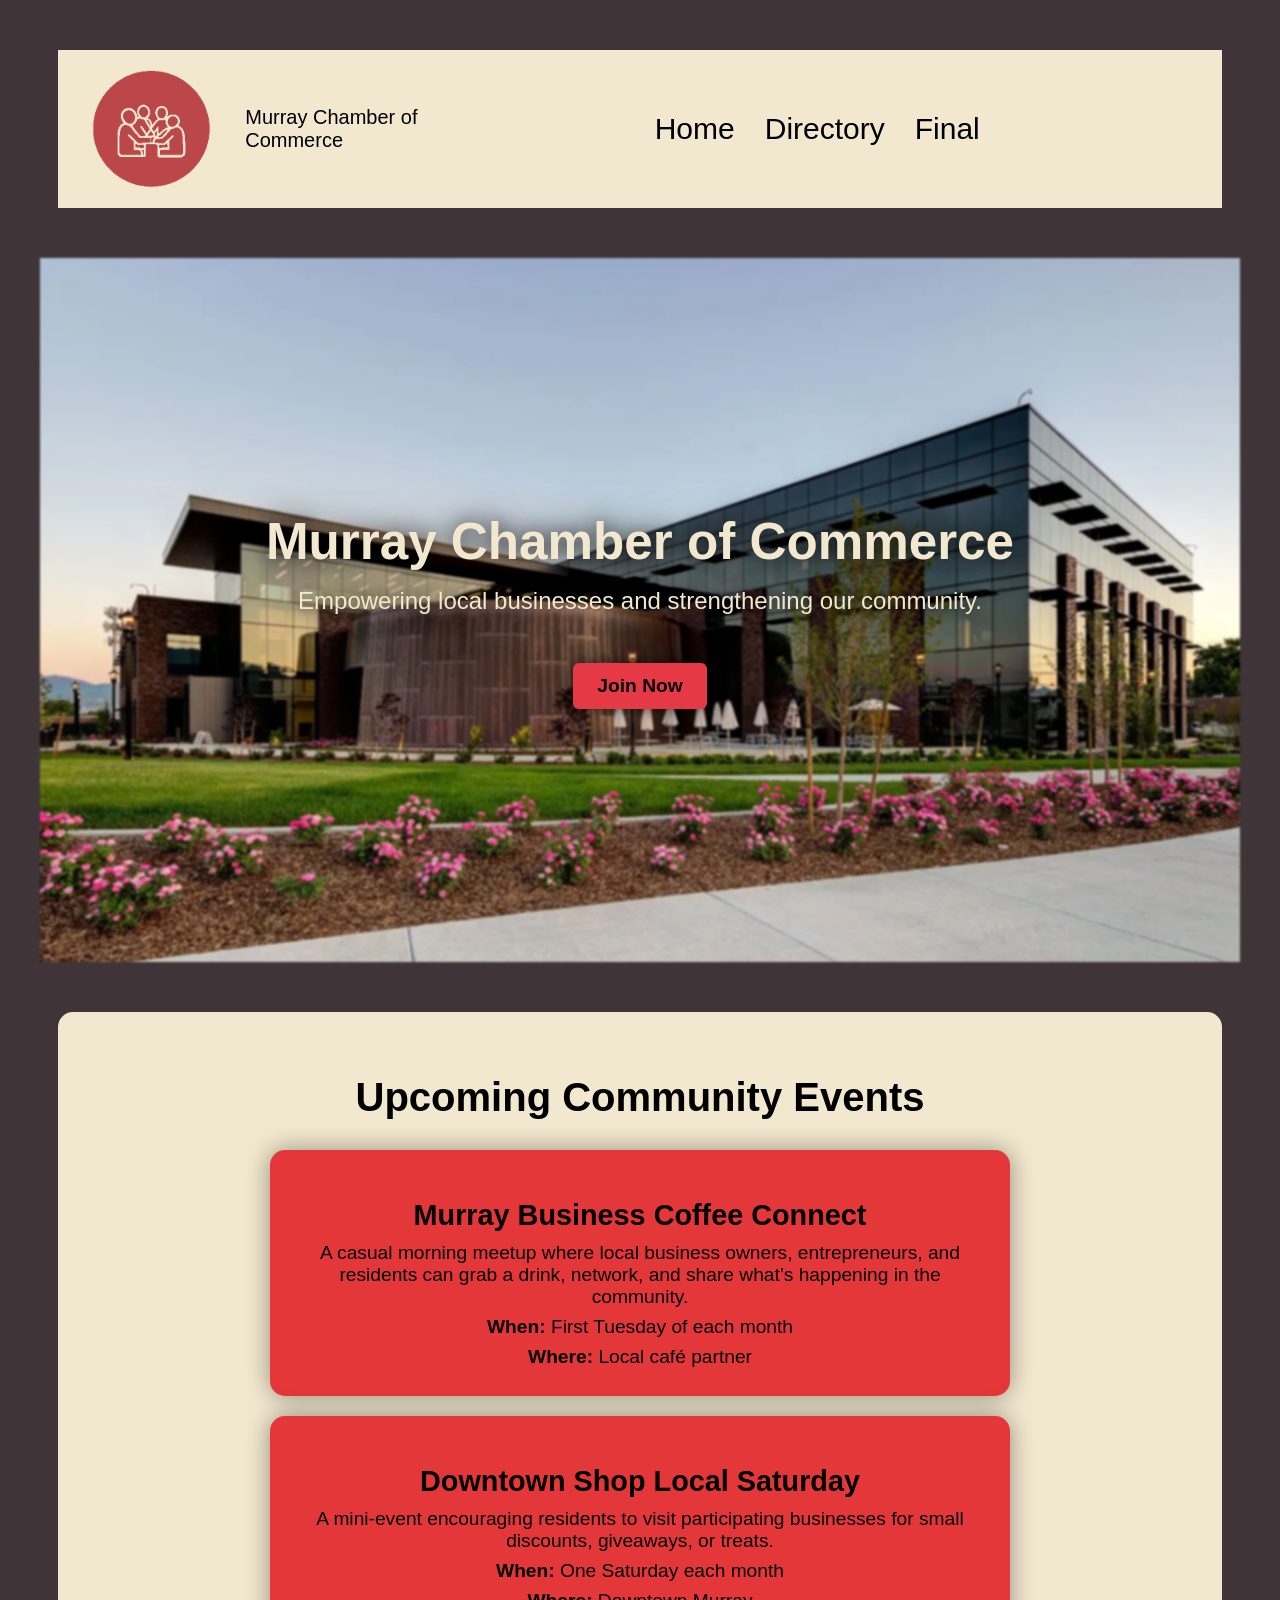
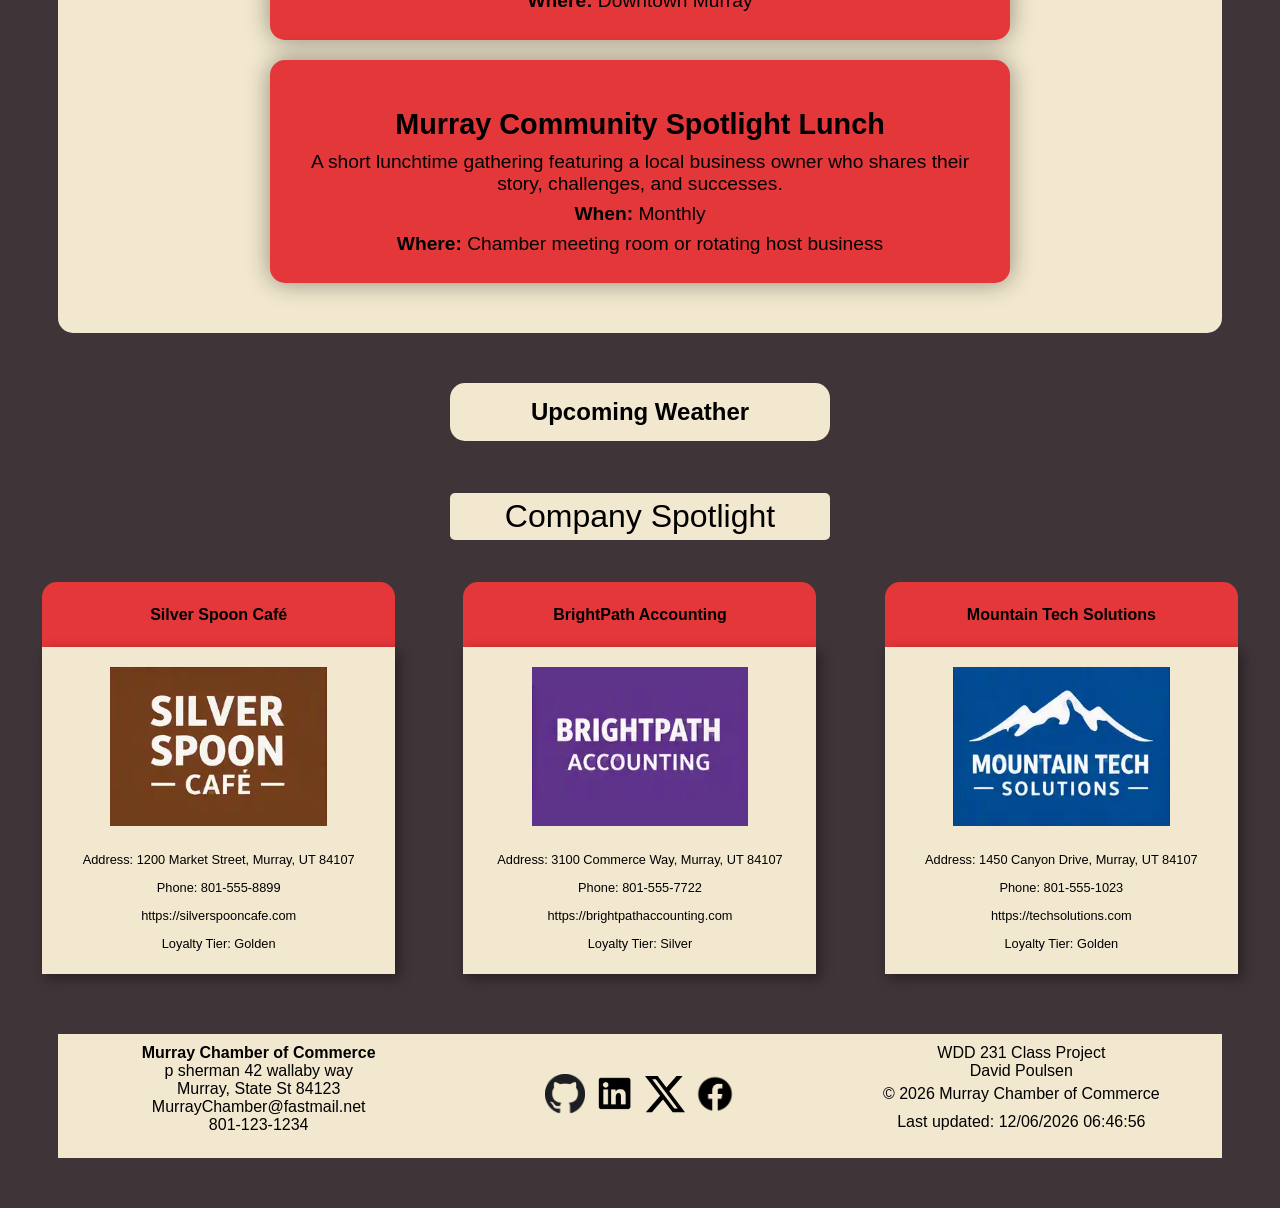
==== commit aa5d20e9: "Fixed some wayfinding issues" ====
--- a/chamber/index.html
+++ b/chamber/index.html
@@ -40,7 +40,7 @@
             
                 <nav id="nav-box">
 
-                    <a href="../index.html">Home</a>
+                    <a href="index.html" class="home-a">Home</a>
                     <a href="directory.html" id="chamber-a">Directory</a>
                     <a href="../final.html">Final</a>
 
@@ -51,7 +51,7 @@
     </header>
     <nav id="nav-dropdown">
 
-        <a href="../index.html">Home</a>
+        <a href="index.html" class="home-a">Home</a>
         <a href="directory.html">Directory</a>
         <a href="final.html">Final</a>
 
--- a/chamber/styles/large.css
+++ b/chamber/styles/large.css
@@ -15,7 +15,6 @@
 }
 
 header nav {
-    font-size: 150%;
     display: flex;
     align-items: center;
     margin: 30px;
@@ -37,7 +36,7 @@
 
 header, h1, nav {
     font-family: "Archivo Black", sans-serif;
-    font-size: 150%;
+    font-size: 125%;
 }
 
 main, footer {
@@ -48,7 +47,7 @@
 }
 
 nav {
-    font-size: 275%;
+    font-size: 400%;
     display: flex;
     align-items: center;
     margin: 50px;
@@ -83,7 +82,7 @@
 
 }
 
-#home-main {
+.home-main {
     background-color: #f2e8cf;
     margin: 50px;
 
@@ -108,7 +107,6 @@
 #about-me {
     display: grid;
     grid-template-columns: 1fr 1fr 1fr;
-    /* 3 columns */
 
 }
 
@@ -473,13 +471,7 @@
     padding: 5px;
 }
 
-#chamber-a {
-    background-color: #ab9595;
-    border-radius: 10px;
-    transition: 0.2s;
-    box-shadow: 0 0 20px rgba(0, 0, 0, 0.5);
-
-}
+
 
 nav a:hover {
     background-color: #ab9595;
@@ -569,7 +561,6 @@
     pointer-events: none; 
 }
 
-/* MAIN TITLE */
 #hero-overlay h1 {
     color: #f2e8cf;
     font-family: "Oswald", sans-serif;
@@ -581,7 +572,6 @@
                  0 0 40px rgba(0, 0, 0, 0.6);
 }
 
-/* CTA TEXT */
 .cta-text {
     color: #f2e8cf;
     font-size: clamp(1rem, 2vw, 1.5rem);
@@ -591,14 +581,14 @@
                  0 0 30px rgba(0, 0, 0, 0.6);
 }
 
-/* CTA BUTTON */
+
 .cta-button {
-    pointer-events: auto; /* allow clicking */
+    pointer-events: auto; 
     margin-top: 1.5rem;
     padding: 0.75rem 1.5rem;
 
     background-color: #e63946;
-    color: white;
+    color: black;
     font-size: 1.2rem;
     font-weight: 600;
     text-decoration: none;
@@ -609,7 +599,7 @@
 }
 
 .cta-button:hover {
-    background-color: #d62839;
+    background-color: #e4373a;
     transform: scale(1.05);
 }
 
@@ -682,8 +672,8 @@
 }
 
 .event-card {
-    background-color: #bc4749;
-    color: #f2e8cf;
+    background-color: #e4373a;
+    color: black;
     border-radius: 15px;
     padding: 20px;
     margin: 20px auto;
--- a/chamber/styles/small.css
+++ b/chamber/styles/small.css
@@ -304,21 +304,18 @@
     padding: 5px;
 }
 
-/* SMALL VIEW HERO WRAPPER */
 #div-main {
     position: relative;
     width: 100%;
     margin: 0 auto;
 }
 
-/* SMALL VIEW HERO IMAGE */
 #hero-img {
     width: 100%;
     height: auto;
     display: block;
 }
 
-/* SMALL VIEW OVERLAY CONTAINER */
 #hero-overlay {
     position: absolute;
     inset: 0;
@@ -328,10 +325,9 @@
     align-items: center;
 
     text-align: center;
-    pointer-events: none; /* overlay shouldn't block clicks */
-}
-
-/* SMALL VIEW MAIN TITLE */
+    pointer-events: none; 
+}
+
 #hero-overlay h1 {
     color: white;
     font-family: "Oswald", sans-serif;
@@ -347,13 +343,12 @@
 
 .cta-text {
     color: white;
-    font-size: clamp(0.9rem, 4vw, 1.2rem);
+    font-size: clamp(0.4rem, 2vw, 1.2rem);
     margin-top: 0.75rem;
 
     text-shadow: 0 0 20px rgba(0, 0, 0, 0.85),
                  0 0 40px rgba(0, 0, 0, 0.7);
 }
-
 
 .cta-button {
     pointer-events: auto; 
@@ -361,7 +356,7 @@
     padding: 0.6rem 1.2rem;
 
     background-color: #e63946;
-    color: white;
+    color: black;;
     font-size: 1rem;
     font-weight: 600;
     text-decoration: none;
@@ -372,7 +367,7 @@
 }
 
 .cta-button:hover {
-    background-color: #d62839;
+    background-color: #e4373a;
     transform: scale(1.05);
 }
 
@@ -450,17 +445,18 @@
 
     #events-section h2 {
         font-family: "Archivo Black", sans-serif;
-        font-size: 180%;
+        font-size: 140%;
         margin-bottom: 15px;
     }
 
     .event-card {
-        background-color: #bc4749;
-        color: #f2e8cf;
+        background-color: #e4373a;
+        color: black;
         border-radius: 12px;
         padding-bottom: 5px;
         margin: 15px auto;
         width: 100%;
+        padding: 5px;
     }
 
     .event-card h3 {
@@ -505,15 +501,16 @@
 
 #weather-div .bottomDiv {
     background-color: #f2e8cf;
-    padding: 15px;
+    padding: 10px;
     margin-top: auto;
 }
 
 #events-header {
-    padding: 20px;
+    padding: 10px;
     margin-left: 10%;
     margin-right: 10%;
     border-radius: 15px;
+    font-size: 50%;
 }
 
 #weather-div .card {
@@ -522,4 +519,10 @@
     margin-right: auto;
 }
 
+.home-main {
+    background-color: #f2e8cf;
+    margin: 50px;
+
+}
+
 }
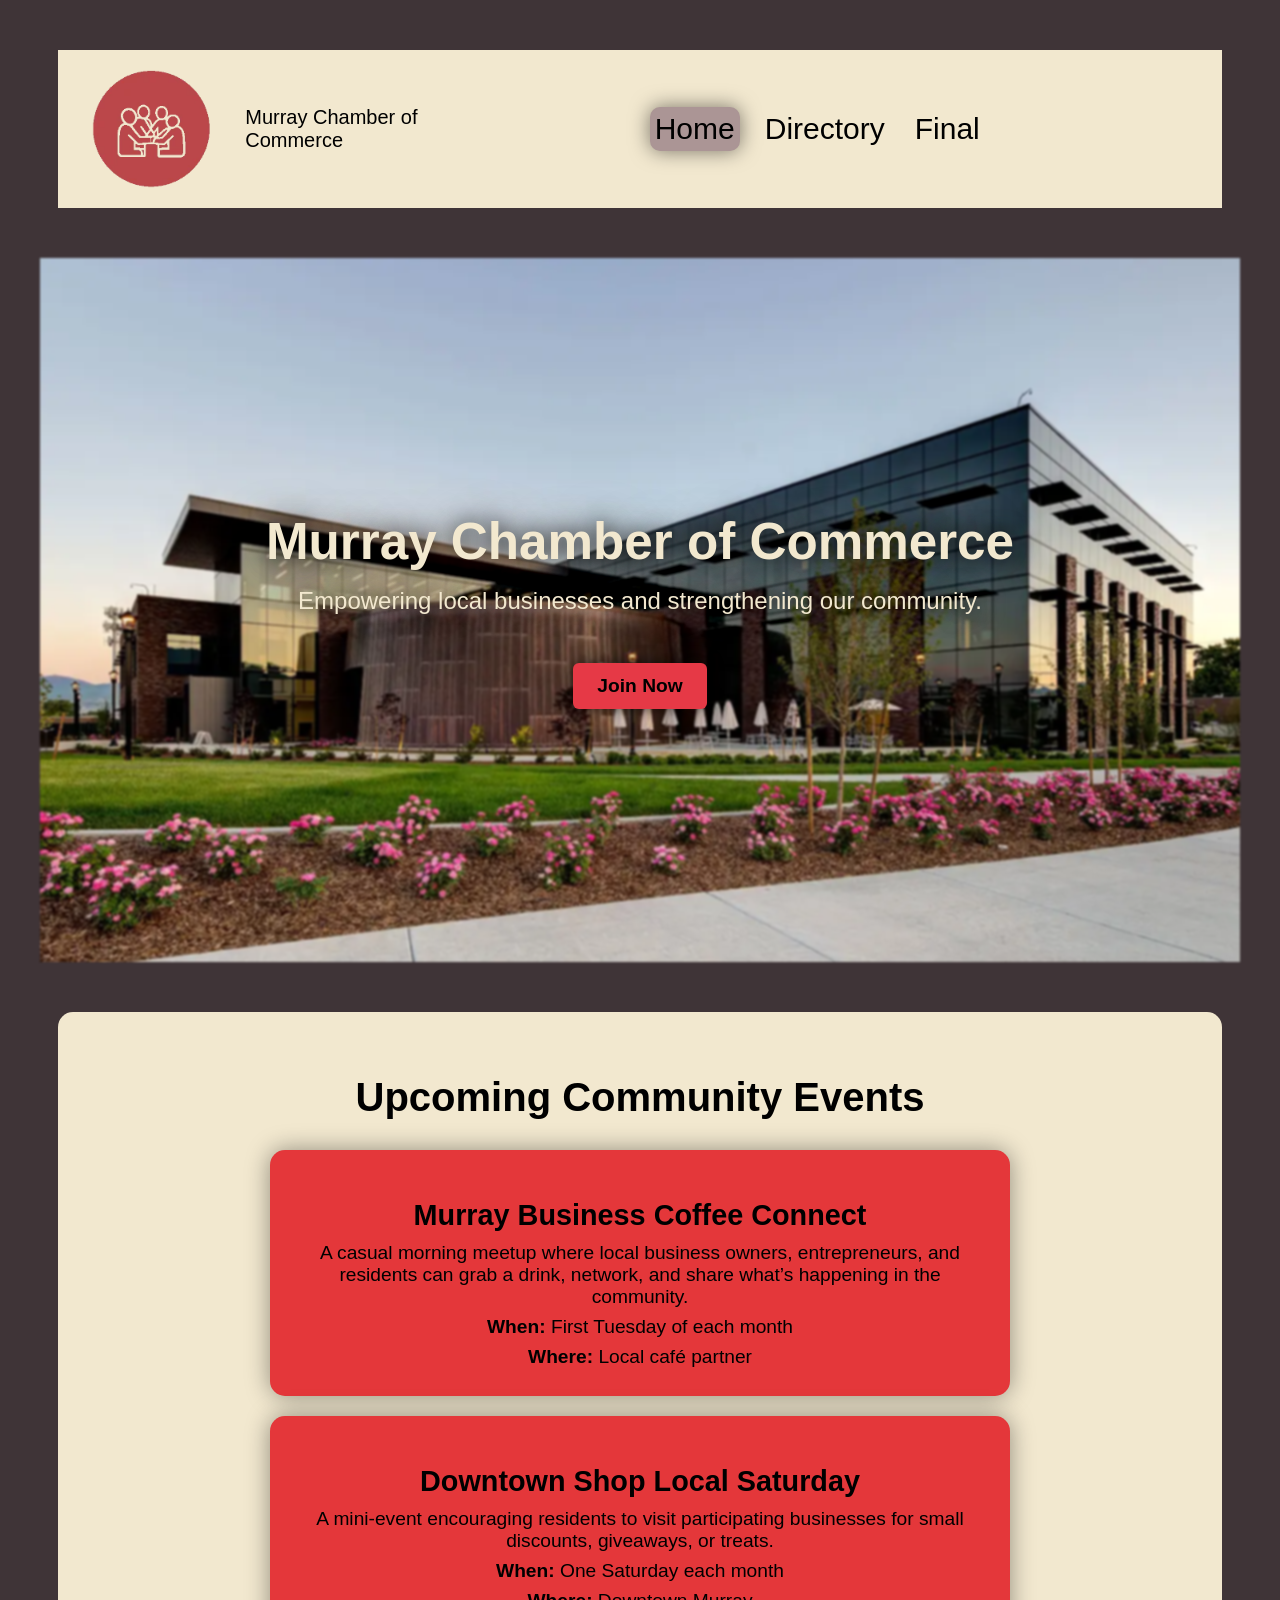
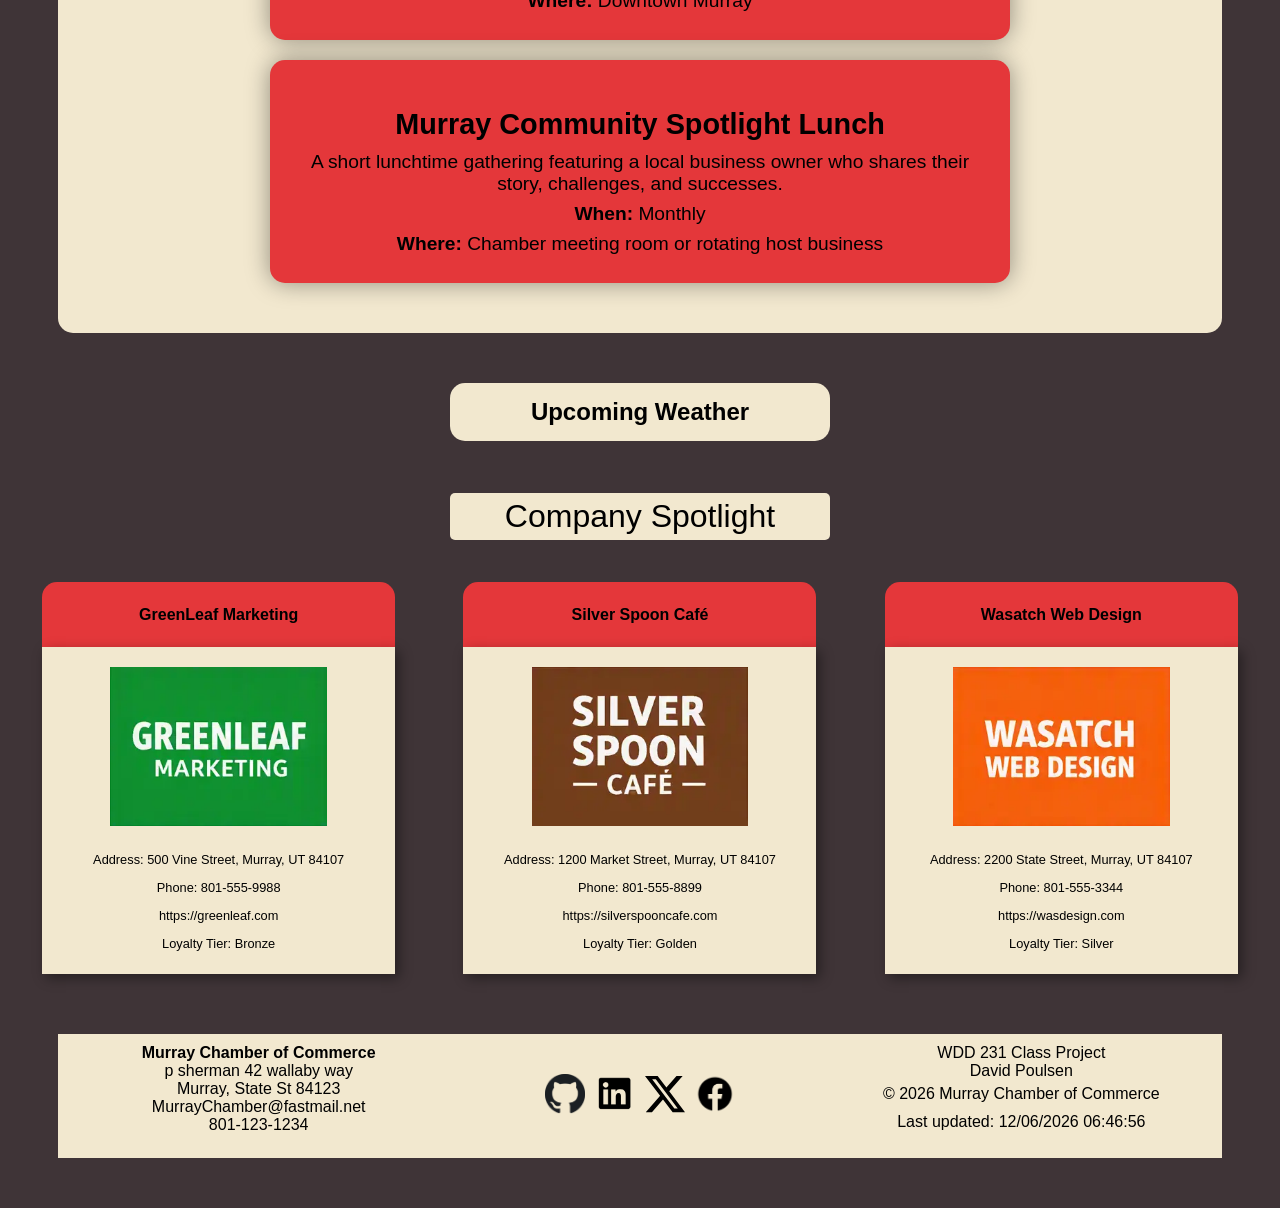
==== commit 1307fd48: "Smaller updates" ====
--- a/chamber/index.html
+++ b/chamber/index.html
@@ -41,7 +41,7 @@
                 <nav id="nav-box">
 
                     <a href="index.html" class="home-a">Home</a>
-                    <a href="directory.html" id="chamber-a">Directory</a>
+                    <a href="directory.html" >Directory</a>
                     <a href="../final.html">Final</a>
 
                 </nav>
--- a/chamber/styles/large.css
+++ b/chamber/styles/large.css
@@ -82,7 +82,7 @@
 
 }
 
-.home-main {
+#home-main {
     background-color: #f2e8cf;
     margin: 50px;
 
@@ -262,7 +262,7 @@
     padding: 5px;
 }
 
-#home-a {
+.home-a {
     background-color: #ab9595;
     border-radius: 10px;
     transition: 0.2s;
@@ -732,6 +732,13 @@
     padding: 15px;
 }
 
+#chamber-a {
+    background-color: #ab9595;
+    border-radius: 10px;
+    transition: 0.2s;
+    box-shadow: 0 0 20px rgba(0, 0, 0, 0.5);    
+}
+
 
 
 }
--- a/chamber/styles/small.css
+++ b/chamber/styles/small.css
@@ -101,6 +101,8 @@
         background-color: #ffa5a6;
     }
 
+    
+
     #home-main {
         background-color: #f2e8cf;
 
@@ -410,6 +412,7 @@
 
 .card {
     padding: 5px;
+
 }
 
 #spotlights-div .bottomDiv {
@@ -481,6 +484,7 @@
     margin-left: 15%;
     margin-right: 15%;
     text-align: center;
+    
 }
 
 #weather-div .topDiv {
@@ -488,6 +492,7 @@
     padding: 5px;
     border-top-left-radius: 5px;
     border-top-right-radius: 5px;
+    font-size: 75%;
 }
 
 #weather-h2 {
@@ -502,7 +507,9 @@
 #weather-div .bottomDiv {
     background-color: #f2e8cf;
     padding: 10px;
+    height: 60px;
     margin-top: auto;
+    font-size: 75%;
 }
 
 #events-header {
